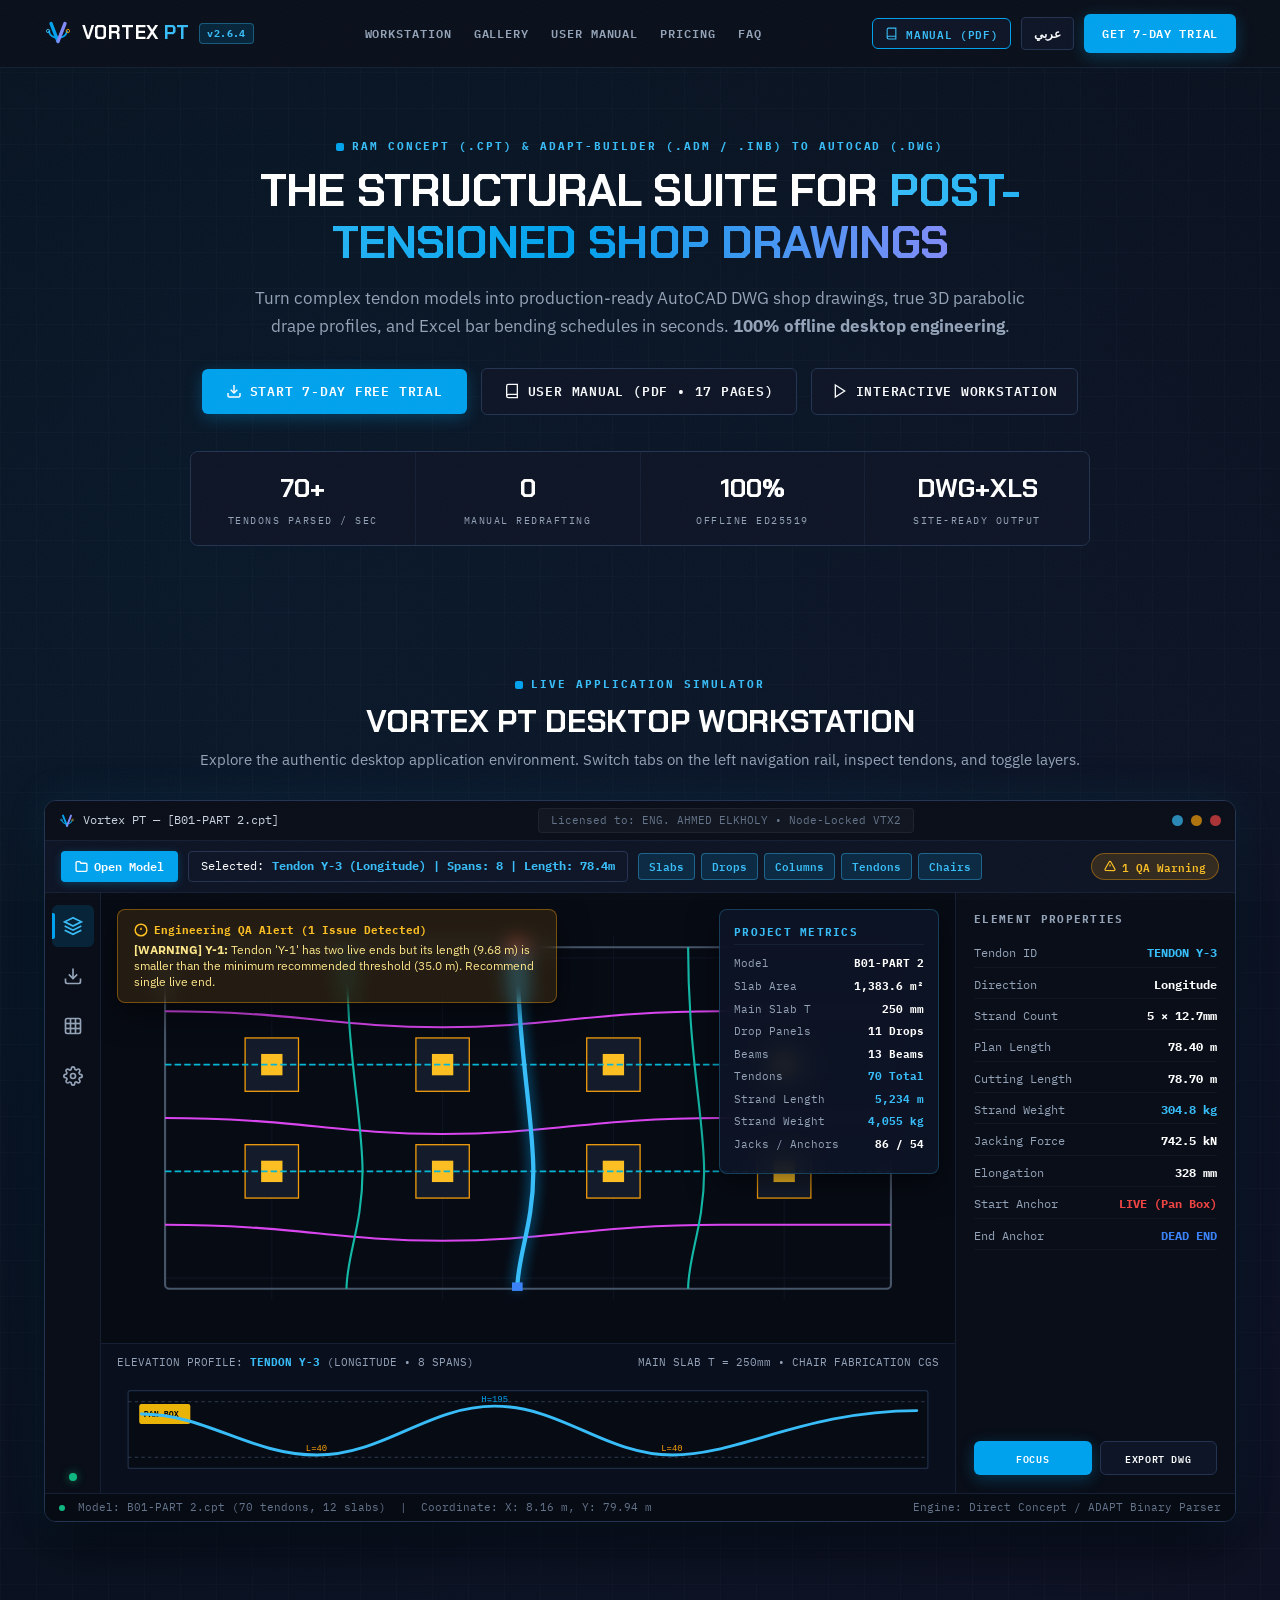
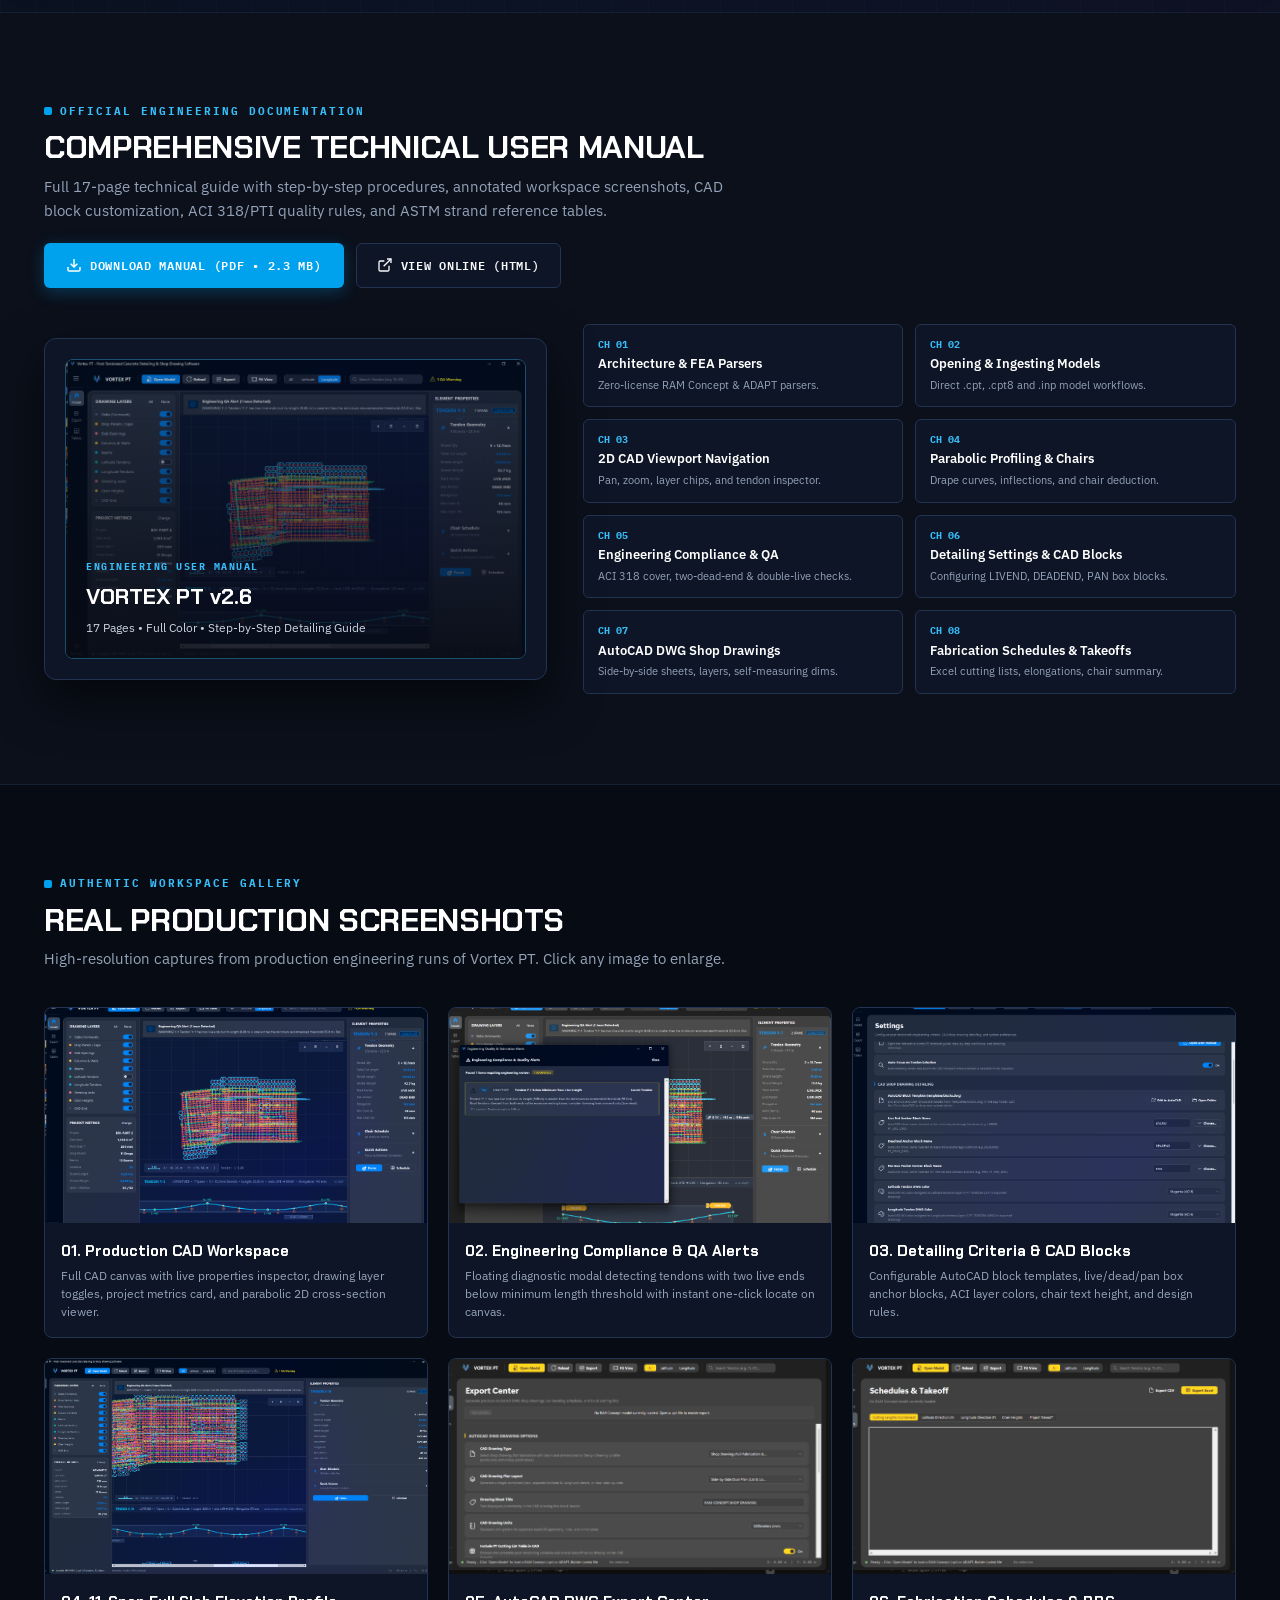
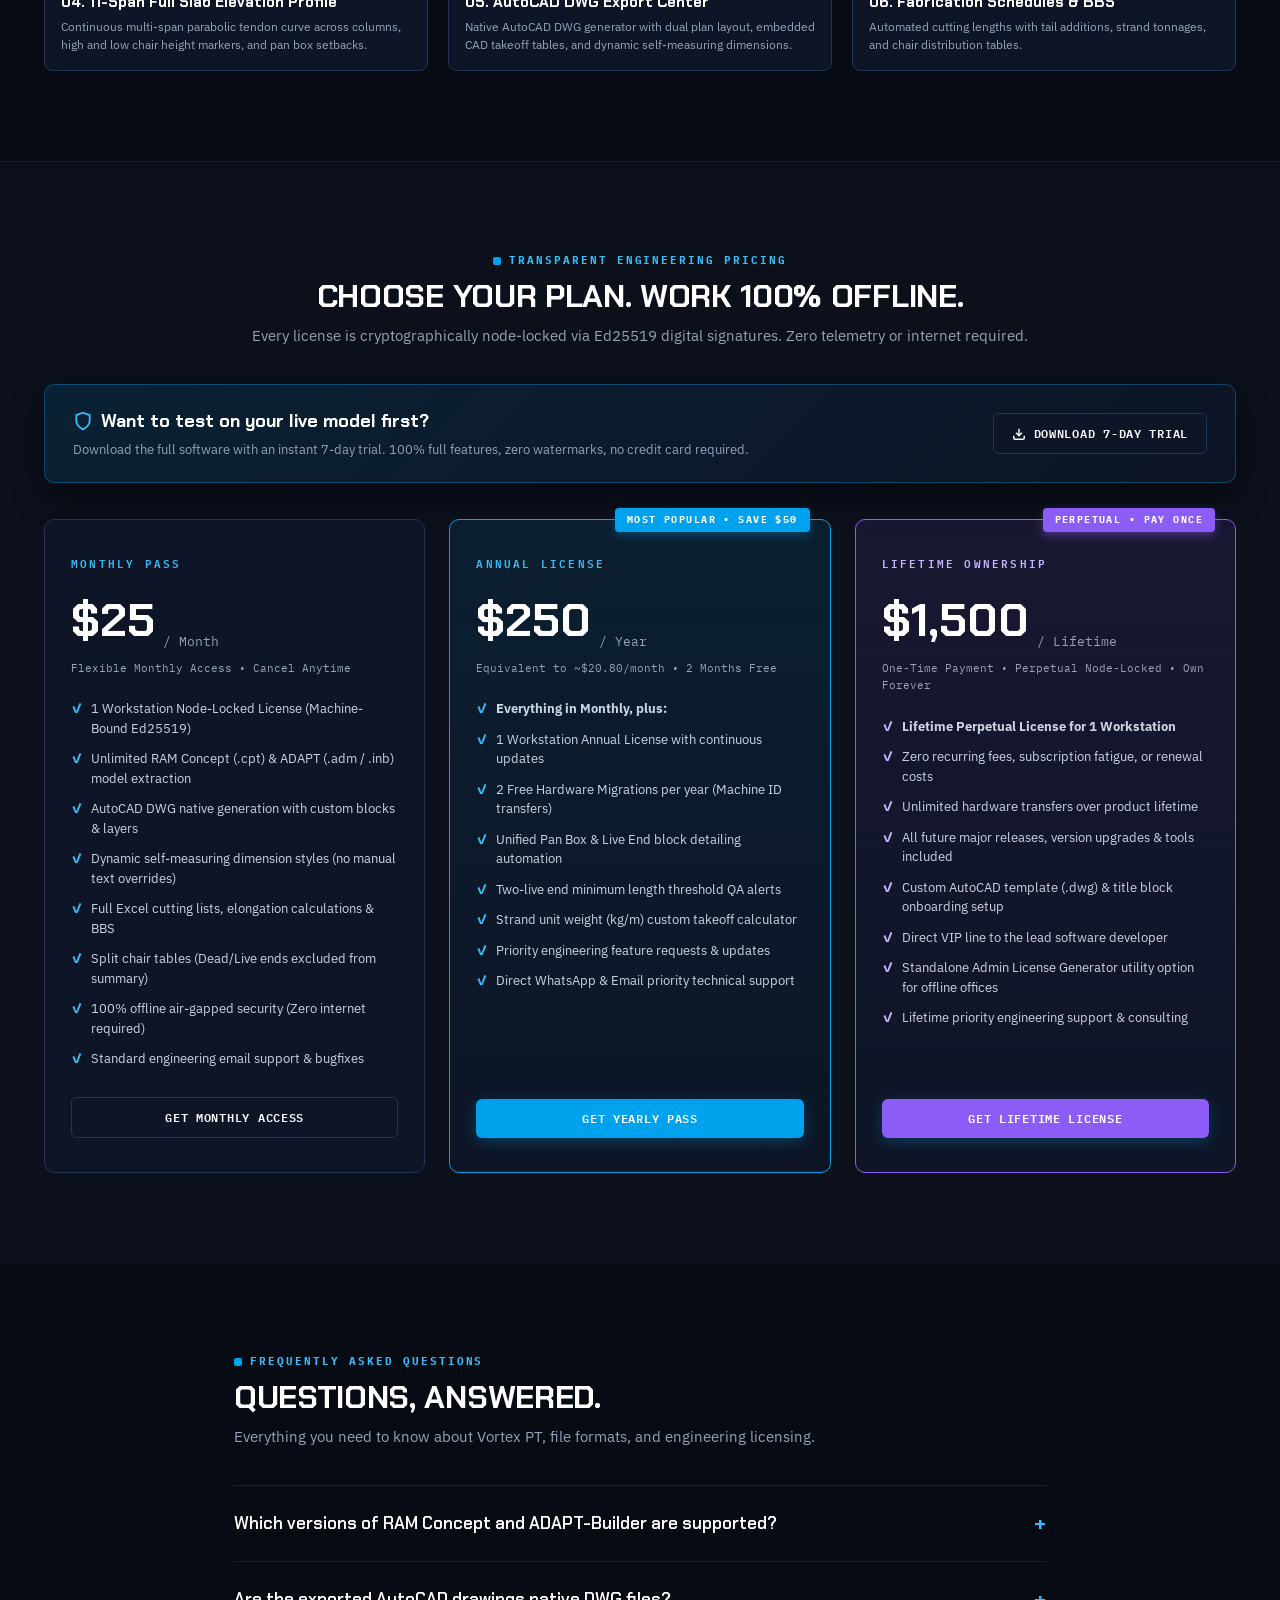
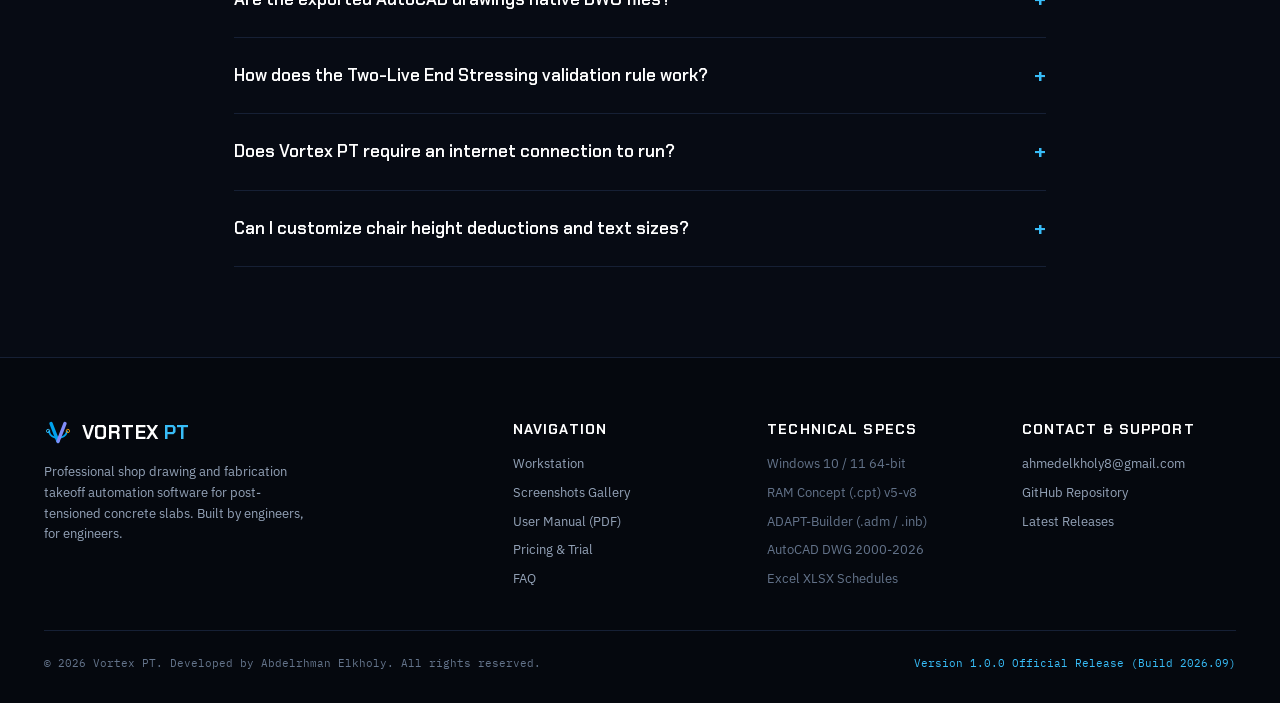
==== index.html @ fc5a44a7 "Vortex PT v1.0.0 Official Release - Website, Documentation & Changelog" ====
<!DOCTYPE html>
<html lang="en">
<head>
<meta charset="UTF-8">
<meta name="viewport" content="width=device-width, initial-scale=1.0">
<title>Vortex PT — Post-Tensioned Concrete CAD & Detailing Suite</title>
<meta name="description" content="Turn Bentley RAM Concept and ADAPT-Builder models into site-ready AutoCAD DWG shop drawings, true 3D parabolic drape profiles, and fabrication schedules. 100% offline. Free 7-day trial.">
<meta name="keywords" content="post-tension, shop drawings, RAM Concept, ADAPT-Builder, DXF export, DWG export, tendon detailing, Vortex PT">
<meta name="author" content="Vortex PT">
<meta name="robots" content="index, follow">
<link rel="icon" type="image/svg+xml" href="data:image/svg+xml,%3Csvg xmlns='http://www.w3.org/2000/svg' viewBox='0 0 26 20'%3E%3Cpath d='M1 4 Q13 22 25 4' stroke='%2300a2ed' stroke-width='2.2' fill='none'/%3E%3Cpath d='M1 4 H25' stroke='%2338bdf8' stroke-width='1'/%3E%3C/svg%3E">
<link rel="preconnect" href="https://fonts.googleapis.com">
<link rel="preconnect" href="https://fonts.gstatic.com" crossorigin>
<link href="https://fonts.googleapis.com/css2?family=Chakra+Petch:wght@500;600;700&family=IBM+Plex+Mono:wght@400;500;600&family=IBM+Plex+Sans:wght@400;500;600;700&family=Cairo:wght@500;600;700&family=IBM+Plex+Sans+Arabic:wght@400;500;600&display=swap" rel="stylesheet">

<style>
/* ============ DESIGN TOKENS (WINDOWS 11 FLUENT DARK MICA) ============ */
:root {
  --bg-desktop: #070b14;
  --bg-app: #0b101b;
  --bg-card: #0e1526;
  --bg-card-hover: #152035;
  --bg-card-active: #1a2742;
  
  --line: #162035;
  --line-strong: #233352;
  --line-focus: #00a2ed;
  
  /* Brand Accents (Exact matches to Vortex PT desktop app) */
  --cyan: #00a2ed;
  --cyan-bright: #38bdf8;
  --cyan-dim: #0284c7;
  --cyan-glow: rgba(0, 162, 237, 0.28);
  
  --amber: #f59e0b;
  --amber-dim: #d97706;
  --amber-glow: rgba(245, 158, 11, 0.25);
  
  --green: #10b981;
  --red: #ef4444;
  --purple: #8b5cf6;
  
  /* CAD Layers */
  --cad-slab: #475569;
  --cad-drop: #f59e0b;
  --cad-opening: #f43f5e;
  --cad-col: #fbbf24;
  --cad-beam: #06b6d4;
  --cad-lat: #d946ef;
  --cad-long: #14b8a6;
  
  /* Typography */
  --txt: #f8fafc;
  --txt-dim: #94a3b8;
  --txt-muted: #64748b;
  --disp: 'Chakra Petch', -apple-system, BlinkMacSystemFont, "Segoe UI", sans-serif;
  --body: 'IBM Plex Sans', -apple-system, BlinkMacSystemFont, "Segoe UI", sans-serif;
  --mono: 'IBM Plex Mono', monospace;
}

html[lang="ar"] body { font-family: 'IBM Plex Sans Arabic', 'IBM Plex Sans', sans-serif; }
html[lang="ar"] .brand, html[lang="ar"] h1, html[lang="ar"] .h2, html[lang="ar"] .kick,
html[lang="ar"] .cell h3, html[lang="ar"] .step h3, html[lang="ar"] .faq-q, html[lang="ar"] .f-col h4,
html[lang="ar"] .plan .price {
  font-family: 'Cairo', 'Chakra Petch', sans-serif;
  letter-spacing: 0 !important;
}

* { margin: 0; padding: 0; box-sizing: border-box; }
html { scroll-padding-top: 72px; scroll-behavior: smooth; }

body {
  background: var(--bg-desktop);
  color: var(--txt);
  font-family: var(--body);
  font-size: 15px;
  line-height: 1.6;
  overflow-x: hidden;
  background-image: 
    radial-gradient(circle at 15% 10%, rgba(0, 162, 237, 0.08) 0%, transparent 40%),
    radial-gradient(circle at 85% 25%, rgba(139, 92, 246, 0.06) 0%, transparent 45%),
    linear-gradient(to right, rgba(255,255,255,0.015) 1px, transparent 1px),
    linear-gradient(to bottom, rgba(255,255,255,0.015) 1px, transparent 1px);
  background-size: 100% 100%, 100% 100%, 36px 36px, 36px 36px;
}

a { color: inherit; text-decoration: none; }
button { font: inherit; cursor: pointer; border: none; background: none; }

/* Subtle Technical Noise */
body::after {
  content: "";
  position: fixed;
  inset: 0;
  z-index: 9999;
  pointer-events: none;
  opacity: .03;
  background-image: url("data:image/svg+xml,%3Csvg xmlns='http://www.w3.org/2000/svg' width='120' height='120'%3E%3Cfilter id='n'%3E%3CfeTurbulence type='fractalNoise' baseFrequency='0.8'/%3E%3C/filter%3E%3Crect width='120' height='120' filter='url(%23n)'/%3E%3C/svg%3E");
}

.wrap { max-width: 1240px; margin: 0 auto; padding: 0 24px; }

/* ============ BUTTONS & BADGES ============ */
.btn {
  display: inline-flex; align-items: center; justify-content: center; gap: 8px;
  font-family: var(--mono); font-size: 12px; font-weight: 600;
  letter-spacing: .06em; text-transform: uppercase; padding: 10px 18px;
  border-radius: 6px; transition: all .2s ease; cursor: pointer;
}
.btn-primary {
  background: var(--cyan); color: #fff;
  box-shadow: 0 4px 16px var(--cyan-glow);
}
.btn-primary:hover {
  background: var(--cyan-bright); transform: translateY(-1px);
  box-shadow: 0 6px 20px rgba(56, 189, 248, 0.4);
}
.btn-subtle {
  background: var(--bg-card); color: var(--txt);
  border: 1px solid var(--line-strong);
}
.btn-subtle:hover {
  background: var(--bg-card-hover); border-color: var(--cyan);
  color: var(--cyan-bright); transform: translateY(-1px);
}
.btn-amber {
  background: var(--amber); color: #070b14; font-weight: 700;
  box-shadow: 0 4px 16px var(--amber-glow);
}
.btn-amber:hover {
  background: #fbb024; transform: translateY(-1px);
}

.kick {
  font-family: var(--mono); font-size: 11px; font-weight: 700;
  letter-spacing: .18em; text-transform: uppercase; color: var(--cyan-bright);
  display: flex; align-items: center; gap: 8px; margin-bottom: 8px;
}
.kick::before {
  content: ""; width: 8px; height: 8px; background: var(--cyan);
  border-radius: 2px; display: inline-block;
}
.h2 {
  font-family: var(--disp); font-size: 32px; font-weight: 700;
  letter-spacing: -0.01em; color: #fff; line-height: 1.2;
}
.sub {
  font-size: 15px; color: var(--txt-dim); margin-top: 8px; line-height: 1.6;
}

/* ============ NAVIGATION BAR ============ */
nav {
  position: sticky; top: 0; z-index: 100;
  background: rgba(11, 16, 27, 0.88); backdrop-filter: blur(12px);
  border-bottom: 1px solid var(--line); height: 68px;
  display: flex; align-items: center;
}
.nav-inner {
  display: flex; align-items: center; justify-content: space-between; width: 100%;
}
.nav-brand {
  display: flex; align-items: center; gap: 10px; font-family: var(--disp);
  font-size: 19px; font-weight: 700; color: #fff; letter-spacing: .02em;
}
.nav-brand svg { width: 28px; height: 28px; flex: none; }
.nav-brand span b { color: var(--cyan-bright); }
.nav-badge {
  font-family: var(--mono); font-size: 9.5px; background: rgba(0, 162, 237, 0.15);
  border: 1px solid rgba(56, 189, 248, 0.35); color: var(--cyan-bright);
  padding: 2px 7px; border-radius: 4px;
}

.nav-links {
  display: flex; align-items: center; gap: 22px;
}
.nav-links a {
  font-family: var(--mono); font-size: 11.5px; font-weight: 600;
  letter-spacing: .08em; text-transform: uppercase; color: var(--txt-dim);
  transition: color .2s;
}
.nav-links a:hover { color: var(--cyan-bright); }

.nav-actions {
  display: flex; align-items: center; gap: 10px;
}
.lang-btn {
  font-family: var(--mono); font-size: 11.5px; font-weight: 600;
  padding: 6px 12px; background: var(--bg-card); border: 1px solid var(--line-strong);
  border-radius: 4px; color: var(--txt); transition: all .2s;
}
.lang-btn:hover { border-color: var(--cyan); color: var(--cyan-bright); }

/* ============ HERO SECTION ============ */
.hero-sec {
  padding: 70px 0 50px 0; position: relative;
}
.hero-header {
  text-align: center; max-width: 900px; margin: 0 auto 40px auto;
}
.hero-header .kick { justify-content: center; }
.hero-header h1 {
  font-family: var(--disp); font-size: 46px; font-weight: 700;
  color: #fff; line-height: 1.15; letter-spacing: -0.02em; margin-bottom: 16px;
}
.hero-header h1 span {
  background: linear-gradient(90deg, #38bdf8 0%, #00a2ed 50%, #818cf8 100%);
  -webkit-background-clip: text; -webkit-text-fill-color: transparent;
}
.hero-header p {
  font-size: 17px; color: var(--txt-dim); line-height: 1.6; max-width: 780px; margin: 0 auto 28px auto;
}
.hero-cta-group {
  display: flex; align-items: center; justify-content: center; gap: 14px; flex-wrap: wrap;
}

.hero-stats-bar {
  display: grid; grid-template-columns: repeat(4, 1fr); gap: 1px;
  background: var(--line); border: 1px solid var(--line-strong);
  border-radius: 8px; overflow: hidden; margin-top: 36px;
}
.hero-stat-cell {
  background: var(--bg-card); padding: 16px 20px; text-align: center;
}
.hero-stat-cell b {
  font-family: var(--disp); font-size: 26px; color: #fff; font-weight: 700; display: block;
}
.hero-stat-cell span {
  font-family: var(--mono); font-size: 10px; color: var(--txt-dim);
  letter-spacing: .15em; text-transform: uppercase; margin-top: 4px; display: block;
}

/* ============ VORTEX PT VIRTUAL WORKSTATION ============ */
.workstation-sec {
  padding: 40px 0 90px 0;
}
.app-frame {
  background: var(--bg-app); border: 1px solid var(--line-strong);
  border-radius: 12px; overflow: hidden;
  box-shadow: 0 25px 60px rgba(0, 0, 0, 0.6), 0 0 40px rgba(0, 162, 237, 0.12);
  display: flex; flex-direction: column;
}

/* Windows 11 Titlebar */
.app-titlebar {
  height: 40px; background: #090e18; border-bottom: 1px solid var(--line);
  display: flex; align-items: center; justify-content: space-between; padding: 0 14px;
}
.titlebar-brand {
  display: flex; align-items: center; gap: 8px; font-family: var(--mono);
  font-size: 11.5px; color: #cbd5e1;
}
.titlebar-brand svg { width: 16px; height: 16px; }
.titlebar-center {
  font-family: var(--mono); font-size: 11px; color: #64748b;
  background: rgba(255,255,255,0.03); border: 1px solid rgba(255,255,255,0.05);
  padding: 3px 12px; border-radius: 4px;
}
.titlebar-ctrls {
  display: flex; align-items: center; gap: 8px;
}
.win-btn { width: 11px; height: 11px; border-radius: 50%; display: inline-block; }
.win-min { background: #38bdf8; opacity: .7; }
.win-max { background: #f59e0b; opacity: .7; }
.win-close { background: #ef4444; opacity: .7; }

/* Top Command Bar */
.app-commandbar {
  background: #0d1424; border-bottom: 1px solid var(--line);
  padding: 10px 16px; display: flex; align-items: center; justify-content: space-between;
  gap: 12px; flex-wrap: wrap;
}
.cmd-left { display: flex; align-items: center; gap: 10px; flex-wrap: wrap; }
.btn-cmd-open {
  background: var(--cyan); color: #fff; font-family: var(--mono);
  font-size: 11.5px; font-weight: 600; padding: 6px 14px; border-radius: 4px;
  display: flex; align-items: center; gap: 6px; box-shadow: 0 2px 8px var(--cyan-glow);
}
.btn-cmd-open:hover { background: var(--cyan-bright); }

.tendon-selector-box {
  background: var(--bg-card); border: 1px solid var(--line-strong);
  color: #fff; font-family: var(--mono); font-size: 11.5px; padding: 5px 12px;
  border-radius: 4px; display: flex; align-items: center; gap: 8px;
}
.tendon-selector-box b { color: var(--cyan-bright); }

.cmd-chips { display: flex; align-items: center; gap: 6px; }
.cmd-chip {
  background: var(--bg-card); border: 1px solid var(--line); color: var(--txt-dim);
  font-family: var(--mono); font-size: 10.5px; padding: 4px 10px; border-radius: 4px;
  transition: all .2s;
}
.cmd-chip.active {
  background: rgba(0, 162, 237, 0.15); border-color: rgba(56, 189, 248, 0.4);
  color: var(--cyan-bright); font-weight: 600;
}

.qa-alert-badge {
  background: rgba(245, 158, 11, 0.16); border: 1px solid rgba(245, 158, 11, 0.4);
  color: #fbbf24; font-family: var(--mono); font-size: 11px; font-weight: 600;
  padding: 4px 12px; border-radius: 999px; display: flex; align-items: center;
  gap: 6px; cursor: pointer; transition: all .2s;
}
.qa-alert-badge:hover { background: rgba(245, 158, 11, 0.28); }

/* Workstation Layout */
.app-body {
  display: grid; grid-template-columns: 56px 1fr; min-height: 600px;
}

/* NavRail */
.app-navrail {
  background: #090e18; border-right: 1px solid var(--line);
  display: flex; flex-direction: column; align-items: center; padding: 12px 0; gap: 8px;
}
.rail-btn {
  width: 42px; height: 42px; border-radius: 6px; display: grid; place-items: center;
  color: var(--txt-dim); transition: all .2s; position: relative;
}
.rail-btn svg { width: 20px; height: 20px; }
.rail-btn:hover { color: #fff; background: var(--bg-card-hover); }
.rail-btn.active {
  color: var(--cyan-bright); background: rgba(0, 162, 237, 0.15);
}
.rail-btn.active::before {
  content: ""; position: absolute; left: 0; top: 8px; bottom: 8px; width: 3px;
  background: var(--cyan); border-radius: 0 2px 2px 0;
}
.rail-spacer { flex: 1; }
.rail-license-dot {
  width: 8px; height: 8px; background: var(--green); border-radius: 50%;
  box-shadow: 0 0 8px rgba(16, 185, 129, 0.6);
}

/* Views Container */
.app-view-stage {
  position: relative; overflow: hidden; background: #070b14;
}
.app-view {
  display: none; height: 100%; width: 100%;
}
.app-view.active { display: block; }

/* VIEW 1: MODEL WORKSPACE */
.model-workspace-grid {
  display: grid; grid-template-columns: 1fr 280px; height: 600px;
}
.cad-canvas-panel {
  position: relative; display: flex; flex-direction: column; overflow: hidden;
}
.cad-svg-area {
  flex: 1; background: #070b14; position: relative; overflow: hidden;
}
.cad-svg {
  width: 100%; height: 100%; display: block;
}

/* Floating Project Metrics HUD */
.hud-metrics-card {
  position: absolute; top: 16px; right: 16px; width: 220px;
  background: rgba(14, 21, 38, 0.90); backdrop-filter: blur(10px);
  border: 1px solid rgba(56, 189, 248, 0.25); border-radius: 8px;
  padding: 14px; box-shadow: 0 10px 30px rgba(0,0,0,0.5);
  font-family: var(--mono); z-index: 10;
}
.hud-title {
  font-size: 10.5px; font-weight: 700; color: var(--cyan-bright);
  letter-spacing: .12em; text-transform: uppercase; margin-bottom: 10px;
  border-bottom: 1px solid var(--line); padding-bottom: 4px;
}
.hud-row {
  display: flex; justify-content: space-between; font-size: 11px; margin-bottom: 5px;
}
.hud-row span { color: var(--txt-dim); }
.hud-row b { color: #fff; }

/* Floating QA Alert Banner */
.hud-qa-banner {
  position: absolute; top: 16px; left: 16px; max-width: 440px;
  background: rgba(245, 158, 11, 0.12); backdrop-filter: blur(10px);
  border: 1px solid rgba(245, 158, 11, 0.4); border-radius: 8px;
  padding: 12px 16px; box-shadow: 0 10px 30px rgba(0,0,0,0.5); z-index: 10;
}
.hud-qa-banner h5 {
  font-family: var(--mono); font-size: 11px; font-weight: 700; color: #fbbf24;
  margin-bottom: 3px; display: flex; align-items: center; gap: 6px;
}
.hud-qa-banner p {
  font-size: 11.5px; color: #fde68a; line-height: 1.4; margin: 0;
}

/* Bottom Profile Viewer */
.cad-profile-dock {
  height: 150px; background: #0a0f1d; border-top: 1px solid var(--line);
  display: flex; flex-direction: column; padding: 10px 16px;
}
.dock-header {
  display: flex; justify-content: space-between; align-items: center;
  font-family: var(--mono); font-size: 10.5px; color: var(--txt-dim);
  margin-bottom: 6px;
}
.dock-header b { color: var(--cyan-bright); }
.dock-svg-wrap {
  flex: 1; position: relative;
}

/* Model Right Inspector */
.model-inspector {
  background: #090e18; border-left: 1px solid var(--line);
  padding: 18px; display: flex; flex-direction: column; gap: 16px;
}
.insp-title {
  font-family: var(--mono); font-size: 11px; font-weight: 700;
  letter-spacing: .12em; color: var(--txt-dim); text-transform: uppercase;
}
.insp-prop-list {
  display: flex; flex-direction: column; gap: 8px; font-family: var(--mono); font-size: 11.5px;
}
.insp-row {
  display: flex; justify-content: space-between; border-bottom: 1px solid rgba(255,255,255,0.03);
  padding-bottom: 4px;
}
.insp-row span { color: var(--txt-dim); }
.insp-row b { color: #fff; }

/* VIEW 2: EXPORT CENTER */
.export-view-wrap {
  padding: 30px; height: 600px; overflow-y: auto;
}
.export-view-wrap h3 {
  font-family: var(--disp); font-size: 22px; color: #fff; margin-bottom: 4px;
}
.export-card-grid {
  display: flex; flex-direction: column; gap: 12px; margin-top: 20px;
}
.exp-card {
  background: var(--bg-card); border: 1px solid var(--line-strong); border-radius: 8px;
  padding: 16px 20px; display: flex; justify-content: space-between; align-items: center;
}
.exp-card h4 { font-family: var(--disp); font-size: 15px; color: #fff; margin-bottom: 3px; }
.exp-card p { font-size: 12.5px; color: var(--txt-dim); }
.exp-ctrl select {
  background: #090e18; border: 1px solid var(--line-strong); color: #fff;
  font-family: var(--mono); font-size: 12px; padding: 6px 12px; border-radius: 4px;
}

/* VIEW 3: SCHEDULES & TABLES */
.sched-view-wrap {
  padding: 24px; height: 600px; display: flex; flex-direction: column;
}
.sched-pills {
  display: flex; gap: 10px; margin-bottom: 16px;
}
.sched-pill {
  font-family: var(--mono); font-size: 11.5px; padding: 6px 14px;
  background: var(--bg-card); border: 1px solid var(--line-strong);
  border-radius: 4px; color: var(--txt-dim); transition: all .2s;
}
.sched-pill.active {
  background: var(--cyan); color: #fff; border-color: var(--cyan);
}
.sched-table-container {
  flex: 1; background: var(--bg-card); border: 1px solid var(--line-strong);
  border-radius: 8px; overflow: auto;
}
.sched-table {
  width: 100%; border-collapse: collapse; font-family: var(--mono); font-size: 11.5px;
}
.sched-table th {
  background: #090e18; color: var(--cyan-bright); padding: 10px 14px;
  text-align: left; border-bottom: 1px solid var(--line-strong);
}
.sched-table td {
  padding: 9px 14px; border-bottom: 1px solid var(--line); color: #e2e8f0;
}
.sched-table tr:hover td { background: rgba(0, 162, 237, 0.04); }

/* VIEW 4: SETTINGS VIEW */
.settings-view-wrap {
  padding: 24px 30px; height: 600px; overflow-y: auto; display: flex; flex-direction: column; gap: 12px;
}
.settings-view-wrap h3 {
  font-family: var(--disp); font-size: 22px; color: #fff;
}
.set-card {
  background: var(--bg-card); border: 1px solid var(--line-strong); border-radius: 8px;
  padding: 16px 20px; display: flex; justify-content: space-between; align-items: center;
}
.set-card h4 { font-family: var(--disp); font-size: 15px; color: #fff; margin-bottom: 3px; }
.set-card p { font-size: 12.5px; color: var(--txt-dim); max-width: 520px; }
.set-input {
  background: #090e18; border: 1px solid var(--line-strong); color: var(--cyan-bright);
  font-family: var(--mono); font-size: 11.5px; padding: 6px 12px; border-radius: 4px; text-align: center;
}

/* App Statusbar */
.app-statusbar {
  height: 28px; background: #070b14; border-top: 1px solid var(--line);
  display: flex; align-items: center; justify-content: space-between; padding: 0 14px;
  font-family: var(--mono); font-size: 10.5px; color: var(--txt-muted);
}
.stat-indicator {
  width: 6px; height: 6px; background: var(--green); border-radius: 50%; display: inline-block;
  margin-right: 6px;
}

/* ============ USER MANUAL SHOWCASE SECTION ============ */
.manual-sec {
  padding: 90px 0; background: var(--bg-app); border-top: 1px solid var(--line); border-bottom: 1px solid var(--line);
}
.manual-grid {
  display: grid; grid-template-columns: 1fr 1.3fr; gap: 36px; align-items: center; margin-top: 36px;
}
.manual-cover-card {
  background: var(--bg-card); border: 1px solid var(--line-strong); border-radius: 12px;
  padding: 20px; box-shadow: 0 20px 50px rgba(0,0,0,0.6); position: relative;
}
.manual-cover-img {
  border-radius: 8px; overflow: hidden; border: 1px solid rgba(56, 189, 248, 0.35); position: relative;
}
.manual-cover-img img { width: 100%; height: auto; display: block; }
.manual-cover-overlay {
  position: absolute; inset: 0; background: linear-gradient(180deg, rgba(7,11,20,0.2) 0%, rgba(7,11,20,0.9) 100%);
  display: flex; flex-direction: column; justify-content: flex-end; padding: 20px;
}

.ch-list-grid {
  display: grid; grid-template-columns: 1fr 1fr; gap: 12px;
}
.ch-card {
  background: var(--bg-card); border: 1px solid var(--line-strong); border-radius: 6px;
  padding: 12px 14px; transition: border-color .2s;
}
.ch-card:hover { border-color: var(--cyan); }
.ch-num { font-family: var(--mono); font-size: 9.5px; font-weight: 700; color: var(--cyan-bright); }
.ch-title { font-size: 13px; font-weight: 600; color: #fff; margin-top: 2px; }
.ch-desc { font-size: 11px; color: var(--txt-dim); margin-top: 2px; }

/* ============ AUTHENTIC SCREENSHOTS GALLERY ============ */
.gal-sec { padding: 90px 0; background: var(--bg-desktop); }
.gal-grid {
  display: grid; grid-template-columns: repeat(3, 1fr); gap: 20px; margin-top: 36px;
}
.gal-card {
  background: var(--bg-card); border: 1px solid var(--line-strong); border-radius: 8px;
  overflow: hidden; transition: all .3s ease; cursor: pointer;
}
.gal-card:hover {
  transform: translateY(-5px); border-color: var(--cyan);
  box-shadow: 0 15px 35px rgba(0, 162, 237, 0.16);
}
.gal-thumb { aspect-ratio: 16/9; background: #000; overflow: hidden; }
.gal-thumb img { width: 100%; height: 100%; object-fit: cover; transition: transform .4s; }
.gal-card:hover .gal-thumb img { transform: scale(1.04); }
.gal-info { padding: 16px; }
.gal-info h4 { font-family: var(--disp); font-size: 15px; color: #fff; margin-bottom: 4px; }
.gal-info p { font-size: 12px; color: var(--txt-dim); line-height: 1.5; }

/* ============ PRICING SECTION ============ */
.price-sec { padding: 90px 0; background: var(--bg-app); border-top: 1px solid var(--line); }
.price-trial-banner {
  background: linear-gradient(135deg, rgba(0, 162, 237, 0.12) 0%, rgba(14, 21, 38, 0.95) 100%);
  border: 1px solid rgba(0, 162, 237, 0.35); border-radius: 10px; padding: 22px 28px;
  display: flex; align-items: center; justify-content: space-between; gap: 20px; flex-wrap: wrap;
  margin-top: 36px; box-shadow: 0 12px 30px rgba(0,0,0,0.5);
}
.price-plans-grid {
  display: grid; grid-template-columns: repeat(3, 1fr); gap: 24px; margin-top: 36px;
}
.plan-card {
  background: var(--bg-card); border: 1px solid var(--line-strong); border-radius: 10px;
  padding: 34px 26px; display: flex; flex-direction: column; position: relative;
  transition: all .3s;
}
.plan-card:hover {
  transform: translateY(-6px); border-color: var(--cyan);
  box-shadow: 0 20px 45px rgba(0, 162, 237, 0.16);
}
.plan-card.hot {
  border-color: var(--cyan);
  background: linear-gradient(180deg, rgba(0, 162, 237, 0.10) 0%, rgba(14, 21, 38, 0.95) 100%);
}
.plan-card.perpetual {
  border-color: var(--purple);
  background: linear-gradient(180deg, rgba(139, 92, 246, 0.10) 0%, rgba(14, 21, 38, 0.95) 100%);
}
.plan-badge {
  position: absolute; top: -12px; right: 20px; font-family: var(--mono);
  font-size: 9.5px; font-weight: 700; letter-spacing: .15em; padding: 4px 12px;
  border-radius: 4px; color: #fff;
}
.badge-cyan { background: var(--cyan); box-shadow: 0 4px 10px var(--cyan-glow); }
.badge-purple { background: var(--purple); box-shadow: 0 4px 10px rgba(139, 92, 246, 0.4); }

.plan-tag {
  font-family: var(--mono); font-size: 11px; letter-spacing: .2em; color: var(--cyan-bright);
  font-weight: 600; text-transform: uppercase;
}
.plan-card.perpetual .plan-tag { color: #c4b5fd; }
.plan-price {
  font-family: var(--disp); font-size: 46px; font-weight: 700; color: #fff; margin: 12px 0 2px;
}
.plan-price sub { font-size: 13px; font-weight: 400; color: var(--txt-dim); font-family: var(--mono); }
.plan-term { font-family: var(--mono); font-size: 11px; color: var(--txt-dim); margin-bottom: 22px; }
.plan-features {
  list-style: none; display: flex; flex-direction: column; gap: 11px; margin-bottom: 28px; flex: 1;
  font-size: 13px; color: #cbd5e1;
}
.plan-features li { display: flex; align-items: flex-start; gap: 8px; line-height: 1.5; }
.plan-features li::before { content: "✓"; color: var(--cyan-bright); font-weight: 800; font-size: 13px; }
.plan-card.perpetual .plan-features li::before { color: #c4b5fd; }

/* ============ FAQ ACCORDION ============ */
.faq-sec { padding: 90px 0; background: var(--bg-desktop); }
.faq-list { margin-top: 36px; border-top: 1px solid var(--line); }
.faq-item { border-bottom: 1px solid var(--line); }
.faq-btn {
  width: 100%; padding: 20px 0; display: flex; justify-content: space-between; align-items: center;
  color: #fff; font-family: var(--disp); font-size: 17px; font-weight: 600; text-align: left;
}
.faq-btn::after { content: "+"; font-size: 22px; color: var(--cyan-bright); transition: transform .25s; }
.faq-item.open .faq-btn::after { transform: rotate(45deg); color: var(--amber); }
.faq-ans {
  max-height: 0; overflow: hidden; transition: max-height .35s ease;
  color: var(--txt-dim); font-size: 14px; line-height: 1.7; padding-bottom: 0;
}
.faq-item.open .faq-ans { max-height: 240px; padding-bottom: 18px; }

/* ============ FOOTER ============ */
footer {
  background: #05080e; border-top: 1px solid var(--line); padding: 60px 0 30px;
  font-size: 13px; color: var(--txt-muted);
}
.f-grid { display: grid; grid-template-columns: 2fr 1fr 1fr 1fr; gap: 40px; margin-bottom: 40px; }
.f-col h4 {
  font-family: var(--disp); font-size: 14px; color: #fff; text-transform: uppercase;
  margin-bottom: 14px; letter-spacing: .08em;
}
.f-col ul { list-style: none; display: flex; flex-direction: column; gap: 8px; }
.f-col a { color: var(--txt-dim); transition: color .2s; }
.f-col a:hover { color: var(--cyan-bright); }
.f-bottom {
  border-top: 1px solid var(--line); padding-top: 24px; display: flex;
  justify-content: space-between; font-family: var(--mono); font-size: 11px;
}

/* Lightbox Modal */
.lightbox {
  position: fixed; inset: 0; background: rgba(0,0,0,0.9); backdrop-filter: blur(8px);
  z-index: 200; display: none; align-items: center; justify-content: center; padding: 24px;
}
.lightbox.active { display: flex; }
.lightbox-content { max-width: 90vw; max-height: 90vh; display: flex; flex-direction: column; gap: 10px; }
.lightbox-content img { max-height: 80vh; object-fit: contain; border-radius: 6px; border: 1px solid var(--line-strong); }
.lightbox-caption { font-family: var(--mono); font-size: 13px; color: var(--cyan-bright); text-align: center; }
.lightbox-close { position: absolute; top: 20px; right: 24px; color: #fff; font-size: 32px; cursor: pointer; }

/* RTL Support */
[dir="rtl"] nav .nav-inner { flex-direction: row-reverse; }
[dir="rtl"] .kick::before { order: 2; }
[dir="rtl"] .app-body { grid-template-columns: 1fr 56px; direction: rtl; }
[dir="rtl"] .model-workspace-grid { grid-template-columns: 280px 1fr; }
[dir="rtl"] .hud-metrics-card { right: auto; left: 16px; }
[dir="rtl"] .hud-qa-banner { left: auto; right: 16px; }
[dir="rtl"] .faq-btn { text-align: right; }
[dir="rtl"] .f-grid { direction: rtl; }
</style>
</head>
<body>

<!-- ============ NAVIGATION BAR ============ -->
<nav>
  <div class="wrap nav-inner">
    <a href="#" class="nav-brand">
      <svg viewBox="0 0 500 500" fill="none">
        <path d="M 86,220 C 130,375 370,375 414,220" stroke="#00a2ed" stroke-width="32" stroke-linecap="round"/>
        <circle cx="74" cy="214" r="30" stroke="#38bdf8" stroke-width="16"/>
        <circle cx="426" cy="214" r="30" stroke="#f59e0b" stroke-width="16"/>
        <line x1="125" y1="80" x2="250" y2="400" stroke="#00a2ed" stroke-width="60" stroke-linecap="round"/>
        <line x1="375" y1="80" x2="250" y2="400" stroke="#818cf8" stroke-width="60" stroke-linecap="round"/>
      </svg>
      <span>VORTEX <b>PT</b></span>
      <span class="nav-badge">v2.6.4</span>
    </a>

    <div class="nav-links">
      <a href="#workstation" data-i18n="nav_workstation">WORKSTATION</a>
      <a href="#gallery" data-i18n="nav_gallery">GALLERY</a>
      <a href="#manual" data-i18n="nav_manual">USER MANUAL</a>
      <a href="#pricing" data-i18n="nav_pricing">PRICING</a>
      <a href="#faq" data-i18n="nav_faq">FAQ</a>
    </div>

    <div class="nav-actions">
      <a href="Vortex_PT_User_Manual.pdf" download="Vortex_PT_User_Manual.pdf" class="btn btn-subtle" style="font-size:11px; padding:6px 12px; border-color:var(--cyan); color:var(--cyan-bright);">
        <svg width="13" height="13" viewBox="0 0 24 24" fill="none" stroke="currentColor" stroke-width="2"><path d="M4 19.5A2.5 2.5 0 0 1 6.5 17H20"/><path d="M6.5 2H20v20H6.5A2.5 2.5 0 0 1 4 19.5v-15A2.5 2.5 0 0 1 6.5 2z"/></svg>
        <span data-i18n="nav_manual_btn">MANUAL (PDF)</span>
      </a>
      <button class="lang-btn" id="langToggle">عربي</button>
      <a href="#pricing" class="btn btn-primary" data-i18n="nav_trial">
        <span>GET 7-DAY TRIAL</span>
      </a>
    </div>
  </div>
</nav>

<!-- ============ HERO SECTION ============ -->
<header class="hero-sec">
  <div class="wrap">
    <div class="hero-header">
      <div class="kick" data-i18n="hero_kicker">RAM CONCEPT (.CPT) & ADAPT-BUILDER (.ADM / .INB) TO AUTOCAD (.DWG)</div>
      <h1 data-i18n="hero_title">THE STRUCTURAL SUITE FOR <span>POST-TENSIONED SHOP DRAWINGS</span></h1>
      <p data-i18n="hero_lead">
        Turn complex tendon models into production-ready AutoCAD DWG shop drawings, true 3D parabolic drape profiles, and Excel bar bending schedules in seconds. <strong>100% offline desktop engineering</strong>.
      </p>
      <div class="hero-cta-group">
        <a href="#pricing" class="btn btn-primary" style="padding:12px 24px; font-size:13px;" data-i18n="hero_cta_trial">
          <svg width="16" height="16" viewBox="0 0 24 24" fill="none" stroke="currentColor" stroke-width="2.2"><path d="M21 15v4a2 2 0 0 1-2 2H5a2 2 0 0 1-2-2v-4"/><polyline points="7 10 12 15 17 10"/><line x1="12" y1="15" x2="12" y2="3"/></svg>
          <span>START 7-DAY FREE TRIAL</span>
        </a>
        <a href="Vortex_PT_User_Manual.pdf" download="Vortex_PT_User_Manual.pdf" class="btn btn-subtle" style="padding:12px 22px; font-size:13px;" data-i18n="hero_cta_manual">
          <svg width="16" height="16" viewBox="0 0 24 24" fill="none" stroke="currentColor" stroke-width="2"><path d="M4 19.5A2.5 2.5 0 0 1 6.5 17H20"/><path d="M6.5 2H20v20H6.5A2.5 2.5 0 0 1 4 19.5v-15A2.5 2.5 0 0 1 6.5 2z"/></svg>
          <span>USER MANUAL (PDF • 17 PAGES)</span>
        </a>
        <a href="#workstation" class="btn btn-subtle" style="padding:12px 20px; font-size:13px;" data-i18n="hero_cta_sim">
          <svg width="16" height="16" viewBox="0 0 24 24" fill="none" stroke="currentColor" stroke-width="2"><polygon points="5 3 19 12 5 21 5 3"/></svg>
          <span>INTERACTIVE WORKSTATION</span>
        </a>
      </div>

      <div class="hero-stats-bar">
        <div class="hero-stat-cell">
          <b>70+</b>
          <span data-i18n="stat1_label">TENDONS PARSED / SEC</span>
        </div>
        <div class="hero-stat-cell">
          <b>0</b>
          <span data-i18n="stat2_label">MANUAL REDRAFTING</span>
        </div>
        <div class="hero-stat-cell">
          <b>100%</b>
          <span data-i18n="stat3_label">OFFLINE ED25519</span>
        </div>
        <div class="hero-stat-cell">
          <b>DWG+XLS</b>
          <span data-i18n="stat4_label">SITE-READY OUTPUT</span>
        </div>
      </div>
    </div>
  </div>
</header>

<!-- ============ VORTEX PT VIRTUAL WORKSTATION (INTERACTIVE SIMULATOR) ============ -->
<section class="workstation-sec" id="workstation">
  <div class="wrap">
    <div style="text-align:center; margin-bottom:28px;">
      <div class="kick" style="justify-content:center;" data-i18n="sim_kicker">LIVE APPLICATION SIMULATOR</div>
      <h2 class="h2" data-i18n="sim_title">VORTEX PT DESKTOP WORKSTATION</h2>
      <p class="sub" data-i18n="sim_sub">Explore the authentic desktop application environment. Switch tabs on the left navigation rail, inspect tendons, and toggle layers.</p>
    </div>

    <div class="app-frame">
      <!-- Windows 11 Fluent Titlebar -->
      <div class="app-titlebar">
        <div class="titlebar-brand">
          <svg viewBox="0 0 500 500" fill="none">
            <path d="M 86,220 C 130,375 370,375 414,220" stroke="#00a2ed" stroke-width="32" stroke-linecap="round"/>
            <circle cx="74" cy="214" r="30" stroke="#38bdf8" stroke-width="16"/>
            <circle cx="426" cy="214" r="30" stroke="#f59e0b" stroke-width="16"/>
            <line x1="125" y1="80" x2="250" y2="400" stroke="#00a2ed" stroke-width="60" stroke-linecap="round"/>
            <line x1="375" y1="80" x2="250" y2="400" stroke="#818cf8" stroke-width="60" stroke-linecap="round"/>
          </svg>
          <span>Vortex PT — [B01-PART 2.cpt]</span>
        </div>
        <div class="titlebar-center">Licensed to: ENG. AHMED ELKHOLY • Node-Locked VTX2</div>
        <div class="titlebar-ctrls">
          <span class="win-btn win-min"></span>
          <span class="win-btn win-max"></span>
          <span class="win-btn win-close"></span>
        </div>
      </div>

      <!-- Top Command Bar -->
      <div class="app-commandbar">
        <div class="cmd-left">
          <button class="btn-cmd-open" id="simOpenBtn">
            <svg width="13" height="13" viewBox="0 0 24 24" fill="none" stroke="currentColor" stroke-width="2.5"><path d="M22 19a2 2 0 0 1-2 2H4a2 2 0 0 1-2-2V5a2 2 0 0 1 2-2h5l2 3h9a2 2 0 0 1 2 2z"/></svg>
            <span>Open Model</span>
          </button>
          <div class="tendon-selector-box">
            <span>Selected:</span>
            <b id="simSelectedTendonLabel">Tendon Y-3 (Longitude) | Spans: 8 | Length: 78.4m</b>
          </div>
          <div class="cmd-chips">
            <span class="cmd-chip active" data-chip="slabs">Slabs</span>
            <span class="cmd-chip active" data-chip="drops">Drops</span>
            <span class="cmd-chip active" data-chip="cols">Columns</span>
            <span class="cmd-chip active" data-chip="tendons">Tendons</span>
            <span class="cmd-chip active" data-chip="chairs">Chairs</span>
          </div>
        </div>
        <div>
          <div class="qa-alert-badge" id="simQaBadge">
            <svg width="12" height="12" viewBox="0 0 24 24" fill="none" stroke="currentColor" stroke-width="2.5"><path d="m21.73 18-8-14a2 2 0 0 0-3.48 0l-8 14A2 2 0 0 0 4 21h16a2 2 0 0 0 1.73-3Z"/><line x1="12" y1="9" x2="12" y2="13"/><line x1="12" y1="17" x2="12.01" y2="17"/></svg>
            <span>1 QA Warning</span>
          </div>
        </div>
      </div>

      <!-- App Body (NavRail + View Stage) -->
      <div class="app-body">
        <div class="app-navrail">
          <button class="rail-btn active" data-tab="model" title="2D CAD Model Workspace">
            <svg viewBox="0 0 24 24" fill="none" stroke="currentColor" stroke-width="2"><polygon points="12 2 2 7 12 12 22 7 12 2"/><polyline points="2 17 12 22 22 17"/><polyline points="2 12 12 17 22 12"/></svg>
          </button>
          <button class="rail-btn" data-tab="export" title="AutoCAD DWG Export">
            <svg viewBox="0 0 24 24" fill="none" stroke="currentColor" stroke-width="2"><path d="M21 15v4a2 2 0 0 1-2 2H5a2 2 0 0 1-2-2v-4"/><polyline points="7 10 12 15 17 10"/><line x1="12" y1="15" x2="12" y2="3"/></svg>
          </button>
          <button class="rail-btn" data-tab="schedules" title="Fabrication Schedules">
            <svg viewBox="0 0 24 24" fill="none" stroke="currentColor" stroke-width="2"><rect x="3" y="3" width="18" height="18" rx="2"/><line x1="3" y1="9" x2="21" y2="9"/><line x1="3" y1="15" x2="21" y2="15"/><line x1="9" y1="3" x2="9" y2="21"/><line x1="15" y1="3" x2="15" y2="21"/></svg>
          </button>
          <button class="rail-btn" data-tab="settings" title="Detailing Settings">
            <svg viewBox="0 0 24 24" fill="none" stroke="currentColor" stroke-width="2"><circle cx="12" cy="12" r="3"/><path d="M19.4 15a1.65 1.65 0 0 0 .33 1.82l.06.06a2 2 0 0 1 0 2.83 2 2 0 0 1-2.83 0l-.06-.06a1.65 1.65 0 0 0-1.82-.33 1.65 1.65 0 0 0-1 1.51V21a2 2 0 0 1-2 2 2 2 0 0 1-2-2v-.09A1.65 1.65 0 0 0 9 19.4a1.65 1.65 0 0 0-1.82.33l-.06.06a2 2 0 0 1-2.83 0 2 2 0 0 1 0-2.83l.06-.06a1.65 1.65 0 0 0 .33-1.82 1.65 1.65 0 0 0-1.51-1H3a2 2 0 0 1-2-2 2 2 0 0 1 2-2h.09A1.65 1.65 0 0 0 4.6 9a1.65 1.65 0 0 0-.33-1.82l-.06-.06a2 2 0 0 1 0-2.83 2 2 0 0 1 2.83 0l.06.06a1.65 1.65 0 0 0 1.82.33H9a1.65 1.65 0 0 0 1-1.51V3a2 2 0 0 1 2-2 2 2 0 0 1 2 2v.09a1.65 1.65 0 0 0 1 1.51 1.65 1.65 0 0 0 1.82-.33l.06-.06a2 2 0 0 1 2.83 0 2 2 0 0 1 0 2.83l-.06.06a1.65 1.65 0 0 0-.33 1.82V9a1.65 1.65 0 0 0 1.51 1H21a2 2 0 0 1 2 2 2 2 0 0 1-2 2h-.09a1.65 1.65 0 0 0-1.51 1z"/></svg>
          </button>
          <div class="rail-spacer"></div>
          <div class="rail-license-dot" title="License: Active (Permanent)"></div>
        </div>

        <div class="app-view-stage">
          <!-- VIEW 1: MODEL WORKSPACE -->
          <div class="app-view active" id="view-model">
            <div class="model-workspace-grid">
              <div class="cad-canvas-panel">
                <div class="cad-svg-area">
                  <!-- Floating Project Metrics Card (Matches real app) -->
                  <div class="hud-metrics-card">
                    <div class="hud-title">PROJECT METRICS</div>
                    <div class="hud-row"><span>Model</span><b>B01-PART 2</b></div>
                    <div class="hud-row"><span>Slab Area</span><b>1,383.6 m²</b></div>
                    <div class="hud-row"><span>Main Slab T</span><b>250 mm</b></div>
                    <div class="hud-row"><span>Drop Panels</span><b>11 Drops</b></div>
                    <div class="hud-row"><span>Beams</span><b>13 Beams</b></div>
                    <div class="hud-row"><span>Tendons</span><b style="color:var(--cyan-bright);">70 Total</b></div>
                    <div class="hud-row"><span>Strand Length</span><b style="color:var(--cyan-bright);">5,234 m</b></div>
                    <div class="hud-row"><span>Strand Weight</span><b style="color:var(--cyan-bright);">4,055 kg</b></div>
                    <div class="hud-row"><span>Jacks / Anchors</span><b>86 / 54</b></div>
                  </div>

                  <!-- Floating QA Alert (Matches real app) -->
                  <div class="hud-qa-banner" id="simQaBanner">
                    <h5>
                      <svg width="14" height="14" viewBox="0 0 24 24" fill="none" stroke="#fbbf24" stroke-width="2.5"><circle cx="12" cy="12" r="10"/><line x1="12" y1="8" x2="12" y2="12"/><line x1="12" y1="16" x2="12.01" y2="16"/></svg>
                      <span>Engineering QA Alert (1 Issue Detected)</span>
                    </h5>
                    <p><strong>[WARNING] Y-1:</strong> Tendon 'Y-1' has two live ends but its length (9.68 m) is smaller than the minimum recommended threshold (35.0 m). Recommend single live end.</p>
                  </div>

                  <!-- 2D CAD Vector Canvas -->
                  <svg viewBox="0 0 800 420" class="cad-svg">
                    <g id="v-grid" opacity="0.3">
                      <line x1="60" y1="60" x2="740" y2="60" stroke="#1e2b45" stroke-width="1"/>
                      <line x1="60" y1="160" x2="740" y2="160" stroke="#1e2b45" stroke-width="1"/>
                      <line x1="60" y1="260" x2="740" y2="260" stroke="#1e2b45" stroke-width="1"/>
                      <line x1="60" y1="360" x2="740" y2="360" stroke="#1e2b45" stroke-width="1"/>
                      <line x1="160" y1="40" x2="160" y2="380" stroke="#1e2b45" stroke-width="1"/>
                      <line x1="320" y1="40" x2="320" y2="380" stroke="#1e2b45" stroke-width="1"/>
                      <line x1="480" y1="40" x2="480" y2="380" stroke="#1e2b45" stroke-width="1"/>
                      <line x1="640" y1="40" x2="640" y2="380" stroke="#1e2b45" stroke-width="1"/>
                    </g>
                    <!-- Slab Perimeter -->
                    <rect x="60" y="50" width="680" height="320" rx="4" fill="none" stroke="#475569" stroke-width="2"/>
                    <!-- Drop Panels -->
                    <g id="v-drops">
                      <rect x="135" y="135" width="50" height="50" fill="#141c2c" stroke="#f59e0b" stroke-width="1.2"/>
                      <rect x="295" y="135" width="50" height="50" fill="#141c2c" stroke="#f59e0b" stroke-width="1.2"/>
                      <rect x="455" y="135" width="50" height="50" fill="#141c2c" stroke="#f59e0b" stroke-width="1.2"/>
                      <rect x="615" y="135" width="50" height="50" fill="#141c2c" stroke="#f59e0b" stroke-width="1.2"/>
                      <rect x="135" y="235" width="50" height="50" fill="#141c2c" stroke="#f59e0b" stroke-width="1.2"/>
                      <rect x="295" y="235" width="50" height="50" fill="#141c2c" stroke="#f59e0b" stroke-width="1.2"/>
                      <rect x="455" y="235" width="50" height="50" fill="#141c2c" stroke="#f59e0b" stroke-width="1.2"/>
                      <rect x="615" y="235" width="50" height="50" fill="#141c2c" stroke="#f59e0b" stroke-width="1.2"/>
                    </g>
                    <!-- Columns -->
                    <g id="v-cols">
                      <rect x="150" y="150" width="20" height="20" fill="#fbbf24"/>
                      <rect x="310" y="150" width="20" height="20" fill="#fbbf24"/>
                      <rect x="470" y="150" width="20" height="20" fill="#fbbf24"/>
                      <rect x="630" y="150" width="20" height="20" fill="#fbbf24"/>
                      <rect x="150" y="250" width="20" height="20" fill="#fbbf24"/>
                      <rect x="310" y="250" width="20" height="20" fill="#fbbf24"/>
                      <rect x="470" y="250" width="20" height="20" fill="#fbbf24"/>
                      <rect x="630" y="250" width="20" height="20" fill="#fbbf24"/>
                    </g>
                    <!-- Beams -->
                    <line x1="60" y1="160" x2="740" y2="160" stroke="#06b6d4" stroke-width="1.5" stroke-dasharray="6 3"/>
                    <line x1="60" y1="260" x2="740" y2="260" stroke="#06b6d4" stroke-width="1.5" stroke-dasharray="6 3"/>
                    <!-- Latitude Tendons (Magenta) -->
                    <path d="M 60,110 C 180,110 220,125 320,125 C 420,125 460,110 580,110 C 640,110 680,110 740,110" fill="none" stroke="#d946ef" stroke-width="2"/>
                    <path d="M 60,210 C 180,210 220,225 320,225 C 420,225 460,210 580,210 C 640,210 680,210 740,210" fill="none" stroke="#d946ef" stroke-width="2"/>
                    <path d="M 60,310 C 180,310 220,325 320,325 C 420,325 460,310 580,310 C 640,310 680,310 740,310" fill="none" stroke="#d946ef" stroke-width="2"/>
                    <!-- Longitude Tendons (Teal) -->
                    <path d="M 230,50 C 230,150 245,210 245,260 C 245,310 230,340 230,370" fill="none" stroke="#14b8a6" stroke-width="2"/>
                    <path d="M 550,50 C 550,150 565,210 565,260 C 565,310 550,340 550,370" fill="none" stroke="#14b8a6" stroke-width="2"/>
                    <!-- Highlight Selected Tendon Y-3 (Cyan Glow) -->
                    <path d="M 390,50 C 390,140 405,210 405,260 C 405,310 390,340 390,370" fill="none" stroke="#38bdf8" stroke-width="4" filter="drop-shadow(0 0 6px #00a2ed)"/>
                    <circle cx="390" cy="50" r="6" fill="#ef4444"/>
                    <rect x="385" y="364" width="10" height="8" fill="#3b82f6"/>
                  </svg>
                </div>

                <!-- Bottom Profile Drawer -->
                <div class="cad-profile-dock">
                  <div class="dock-header">
                    <span>ELEVATION PROFILE: <b>TENDON Y-3</b> (LONGITUDE • 8 SPANS)</span>
                    <span>MAIN SLAB T = 250mm • CHAIR FABRICATION CGS</span>
                  </div>
                  <div class="dock-svg-wrap">
                    <svg viewBox="0 0 740 90" style="width:100%; height:100%;">
                      <rect x="10" y="10" width="720" height="70" fill="#070b14" stroke="#1e2c46" stroke-width="1.2" rx="2"/>
                      <line x1="10" y1="20" x2="730" y2="20" stroke="#334155" stroke-width="0.8" stroke-dasharray="3 3"/>
                      <line x1="10" y1="70" x2="730" y2="70" stroke="#334155" stroke-width="0.8" stroke-dasharray="3 3"/>
                      <!-- PAN BOX Block (Yellow) -->
                      <rect x="20" y="22" width="46" height="18" fill="#eab308" rx="2"/>
                      <text x="24" y="34" fill="#070b14" font-size="7.5" font-weight="bold" font-family="monospace">PAN BOX</text>
                      <!-- Parabolic Tendon Curve (Cyan) -->
                      <path d="M 22,31 C 80,31 120,68 180,68 C 240,68 280,24 340,24 C 400,24 440,68 500,68 C 560,68 620,28 720,28" fill="none" stroke="#38bdf8" stroke-width="2.6" stroke-linecap="round"/>
                      <text x="170" y="64" fill="#f59e0b" font-size="8" font-family="monospace">L=40</text>
                      <text x="328" y="20" fill="#00a2ed" font-size="8" font-family="monospace">H=195</text>
                      <text x="490" y="64" fill="#f59e0b" font-size="8" font-family="monospace">L=40</text>
                    </svg>
                  </div>
                </div>
              </div>

              <!-- Right Element Inspector -->
              <div class="model-inspector">
                <div class="insp-title">ELEMENT PROPERTIES</div>
                <div class="insp-prop-list">
                  <div class="insp-row"><span>Tendon ID</span><b style="color:var(--cyan-bright);">TENDON Y-3</b></div>
                  <div class="insp-row"><span>Direction</span><b>Longitude</b></div>
                  <div class="insp-row"><span>Strand Count</span><b>5 × 12.7mm</b></div>
                  <div class="insp-row"><span>Plan Length</span><b>78.40 m</b></div>
                  <div class="insp-row"><span>Cutting Length</span><b>78.70 m</b></div>
                  <div class="insp-row"><span>Strand Weight</span><b style="color:var(--cyan-bright);">304.8 kg</b></div>
                  <div class="insp-row"><span>Jacking Force</span><b>742.5 kN</b></div>
                  <div class="insp-row"><span>Elongation</span><b>328 mm</b></div>
                  <div class="insp-row"><span>Start Anchor</span><b style="color:#ef4444;">LIVE (Pan Box)</b></div>
                  <div class="insp-row"><span>End Anchor</span><b style="color:#3b82f6;">DEAD END</b></div>
                </div>
                <div style="display:grid; grid-template-columns:1fr 1fr; gap:8px; margin-top:auto;">
                  <button class="btn btn-primary" style="padding:8px; font-size:10px;">Focus</button>
                  <button class="btn btn-subtle" style="padding:8px; font-size:10px;">Export DWG</button>
                </div>
              </div>
            </div>
          </div>

          <!-- VIEW 2: EXPORT CENTER -->
          <div class="app-view" id="view-export">
            <div class="export-view-wrap">
              <h3>AUTOCAD DWG & EXCEL EXPORT OPTIONS</h3>
              <p style="color:var(--txt-dim); font-size:13px;">Generate site-ready drawings with dedicated layers and standardized dimensions.</p>
              
              <div class="export-card-grid">
                <div class="exp-card">
                  <div>
                    <h4>CAD Drawing Type</h4>
                    <p>Full shop drawing fabrication with chair elevations, or design-only profile points.</p>
                  </div>
                  <div class="exp-ctrl">
                    <select>
                      <option selected>Shop Drawing (Full Fabrication & Chairs)</option>
                      <option>Design Drawing (Points Only with Kholy Block)</option>
                    </select>
                  </div>
                </div>

                <div class="exp-card">
                  <div>
                    <h4>CAD Drawing Plan Layout</h4>
                    <p>Place both Latitude & Longitude drawings side-by-side on a single unified sheet.</p>
                  </div>
                  <div class="exp-ctrl">
                    <select>
                      <option selected>Side-by-Side Dual Plan (Lat & Long)</option>
                      <option>Combined Single Plan</option>
                      <option>Separate DWG Files per Direction</option>
                    </select>
                  </div>
                </div>

                <div class="exp-card">
                  <div>
                    <h4>Dynamic Self-Measuring Dimensions</h4>
                    <p>Dimensions measure automatically in AutoCAD without text overrides. Grip edits update values.</p>
                  </div>
                  <div>
                    <span style="color:var(--green); font-family:var(--mono); font-size:12px;">✓ Enabled (dimrnd: 5mm)</span>
                  </div>
                </div>

                <div class="exp-card">
                  <div>
                    <h4>Unified Pan Box Block</h4>
                    <p>Inserts single block containing pocket former and live end anchor. Zero duplicates.</p>
                  </div>
                  <div>
                    <span style="color:var(--green); font-family:var(--mono); font-size:12px;">✓ Active (PAN Block)</span>
                  </div>
                </div>
              </div>

              <div style="display:flex; gap:12px; margin-top:24px;">
                <button class="btn btn-primary" style="padding:12px 24px;">GENERATE AUTOCAD DWG</button>
                <button class="btn btn-subtle" style="padding:12px 24px;">EXPORT EXCEL SCHEDULES</button>
              </div>
            </div>
          </div>

          <!-- VIEW 3: SCHEDULES & TABLES -->
          <div class="app-view" id="view-schedules">
            <div class="sched-view-wrap">
              <div class="sched-pills">
                <button class="sched-pill active">Cutting Lengths (Combined)</button>
                <button class="sched-pill">Chair Heights Summary (Split Tables)</button>
                <button class="sched-pill">Project Strand Takeoff</button>
              </div>
              <div class="sched-table-container">
                <table class="sched-table">
                  <thead>
                    <tr>
                      <th>TENDON ID</th>
                      <th>STRANDS</th>
                      <th>PLAN LENGTH</th>
                      <th>CUTTING LENGTH (+0.3m)</th>
                      <th>ELONGATION</th>
                      <th>START ANCHOR</th>
                      <th>END ANCHOR</th>
                      <th>WEIGHT</th>
                    </tr>
                  </thead>
                  <tbody>
                    <tr><td>Y-1</td><td>4 × 12.7</td><td>9.68 m</td><td>9.98 m</td><td>42 mm</td><td style="color:#ef4444;">LIVE</td><td style="color:#ef4444;">LIVE</td><td>30.9 kg</td></tr>
                    <tr style="background:rgba(0,162,237,0.06);"><td>Y-3</td><td>5 × 12.7</td><td>78.40 m</td><td>78.70 m</td><td>328 mm</td><td style="color:#eab308;">LIVE (Pan)</td><td style="color:#3b82f6;">DEAD</td><td>304.8 kg</td></tr>
                    <tr><td>Y-5</td><td>4 × 12.7</td><td>64.20 m</td><td>64.50 m</td><td>264 mm</td><td style="color:#ef4444;">LIVE</td><td style="color:#3b82f6;">DEAD</td><td>199.9 kg</td></tr>
                    <tr><td>X-16</td><td>5 × 12.7</td><td>82.10 m</td><td>82.40 m</td><td>346 mm</td><td style="color:#ef4444;">LIVE</td><td style="color:#3b82f6;">DEAD</td><td>319.2 kg</td></tr>
                    <tr><td>X-18</td><td>4 × 12.7</td><td>76.50 m</td><td>76.80 m</td><td>314 mm</td><td style="color:#ef4444;">LIVE</td><td style="color:#ef4444;">LIVE</td><td>238.1 kg</td></tr>
                  </tbody>
                </table>
              </div>
            </div>
          </div>

          <!-- VIEW 4: SETTINGS VIEW -->
          <div class="app-view" id="view-settings">
            <div class="settings-view-wrap">
              <h3>CAD Shop Drawing Detailing Settings</h3>
              <p style="color:var(--txt-dim); font-size:13px;">Configure AutoCAD templates, custom anchor blocks, layer colors, and engineering criteria.</p>

              <div class="set-card">
                <div>
                  <h4>AutoCAD Block Template (templates/blocks.dwg)</h4>
                  <p>Anchor and chair blocks are imported from 'templates/blocks.dwg'. Click Edit to open in AutoCAD.</p>
                </div>
                <button class="btn btn-subtle" style="padding:6px 12px; font-size:11px;">Edit in AutoCAD</button>
              </div>

              <div class="set-card">
                <div>
                  <h4>Live End Anchor Block Name</h4>
                  <p>AutoCAD block inserted at live stressing anchorage locations.</p>
                </div>
                <input type="text" class="set-input" value="LIVEND" style="width:100px;" readonly>
              </div>

              <div class="set-card">
                <div>
                  <h4>Dead End Anchor Block Name</h4>
                  <p>AutoCAD block inserted at cast-in dead blind anchorage locations.</p>
                </div>
                <input type="text" class="set-input" value="DEADEND" style="width:100px;" readonly>
              </div>

              <div class="set-card">
                <div>
                  <h4>Pan Box Block Name</h4>
                  <p>AutoCAD block inserted for interior slab setback anchors.</p>
                </div>
                <input type="text" class="set-input" value="PAN" style="width:100px;" readonly>
              </div>

              <div class="set-card">
                <div>
                  <h4>Chair Text Height in CAD</h4>
                  <p>Standard text height for all exported chair elevations and annotations.</p>
                </div>
                <input type="text" class="set-input" value="200.0 mm" style="width:100px;" readonly>
              </div>

              <div class="set-card">
                <div>
                  <h4>Strand Unit Weight</h4>
                  <p>Mass per linear meter for 0.5" 7-wire strand (used for BBS weight calculation).</p>
                </div>
                <input type="text" class="set-input" value="0.775 kg/m" style="width:100px;" readonly>
              </div>
            </div>
          </div>
        </div>
      </div>

      <!-- App Statusbar -->
      <div class="app-statusbar">
        <div>
          <span class="stat-indicator"></span>
          <span>Model: B01-PART 2.cpt (70 tendons, 12 slabs) &nbsp;|&nbsp; Coordinate: X: 8.16 m, Y: 79.94 m</span>
        </div>
        <div>
          <span>Engine: Direct Concept / ADAPT Binary Parser</span>
        </div>
      </div>
    </div>
  </div>
</section>

<!-- ============ OFFICIAL USER MANUAL SECTION ============ -->
<section class="manual-sec" id="manual">
  <div class="wrap">
    <div style="display:flex; justify-content:space-between; align-items:flex-end; flex-wrap:wrap; gap:20px;">
      <div>
        <div class="kick" data-i18n="manual_kicker">OFFICIAL ENGINEERING DOCUMENTATION</div>
        <h2 class="h2" data-i18n="manual_title">COMPREHENSIVE TECHNICAL USER MANUAL</h2>
        <p class="sub" style="max-width:680px;" data-i18n="manual_sub">
          Full 17-page technical guide with step-by-step procedures, annotated workspace screenshots, CAD block customization, ACI 318/PTI quality rules, and ASTM strand reference tables.
        </p>
      </div>
      <div style="display:flex; gap:12px; flex-wrap:wrap;">
        <a href="Vortex_PT_User_Manual.pdf" download="Vortex_PT_User_Manual.pdf" class="btn btn-primary" style="padding:12px 22px;">
          <svg width="16" height="16" viewBox="0 0 24 24" fill="none" stroke="currentColor" stroke-width="2.2"><path d="M21 15v4a2 2 0 0 1-2 2H5a2 2 0 0 1-2-2v-4"/><polyline points="7 10 12 15 17 10"/><line x1="12" y1="15" x2="12" y2="3"/></svg>
          <span data-i18n="btn_download_manual_pdf">DOWNLOAD MANUAL (PDF • 2.3 MB)</span>
        </a>
        <a href="user_manual.html" target="_blank" rel="noopener" class="btn btn-subtle" style="padding:12px 20px;">
          <svg width="16" height="16" viewBox="0 0 24 24" fill="none" stroke="currentColor" stroke-width="2"><path d="M18 13v6a2 2 0 0 1-2 2H5a2 2 0 0 1-2-2V8a2 2 0 0 1 2-2h6"/><polyline points="15 3 21 3 21 9"/><line x1="10" y1="14" x2="21" y2="3"/></svg>
          <span data-i18n="btn_view_manual_web">VIEW ONLINE (HTML)</span>
        </a>
      </div>
    </div>

    <div class="manual-grid">
      <!-- Left: Manual Preview Card -->
      <div class="manual-cover-card">
        <div class="manual-cover-img">
          <img src="./assets/screenshots/shot_app_model_main.png" alt="User Manual Cover">
          <div class="manual-cover-overlay">
            <span style="font-family:var(--mono); font-size:10px; color:var(--cyan-bright); letter-spacing:.15em; text-transform:uppercase; font-weight:700;">ENGINEERING USER MANUAL</span>
            <h3 style="font-family:var(--disp); font-size:22px; color:#fff; font-weight:700; margin:4px 0;">VORTEX PT v2.6</h3>
            <p style="font-size:12px; color:#cbd5e1; margin:0;">17 Pages • Full Color • Step-by-Step Detailing Guide</p>
          </div>
        </div>
      </div>

      <!-- Right: Chapter Directory Grid -->
      <div class="ch-list-grid">
        <div class="ch-card"><div class="ch-num">CH 01</div><div class="ch-title">Architecture & FEA Parsers</div><div class="ch-desc">Zero-license RAM Concept & ADAPT parsers.</div></div>
        <div class="ch-card"><div class="ch-num">CH 02</div><div class="ch-title">Opening & Ingesting Models</div><div class="ch-desc">Direct .cpt, .cpt8 and .inp model workflows.</div></div>
        <div class="ch-card"><div class="ch-num">CH 03</div><div class="ch-title">2D CAD Viewport Navigation</div><div class="ch-desc">Pan, zoom, layer chips, and tendon inspector.</div></div>
        <div class="ch-card"><div class="ch-num">CH 04</div><div class="ch-title">Parabolic Profiling & Chairs</div><div class="ch-desc">Drape curves, inflections, and chair deduction.</div></div>
        <div class="ch-card"><div class="ch-num">CH 05</div><div class="ch-title">Engineering Compliance & QA</div><div class="ch-desc">ACI 318 cover, two-dead-end & double-live checks.</div></div>
        <div class="ch-card"><div class="ch-num">CH 06</div><div class="ch-title">Detailing Settings & CAD Blocks</div><div class="ch-desc">Configuring LIVEND, DEADEND, PAN box blocks.</div></div>
        <div class="ch-card"><div class="ch-num">CH 07</div><div class="ch-title">AutoCAD DWG Shop Drawings</div><div class="ch-desc">Side-by-side sheets, layers, self-measuring dims.</div></div>
        <div class="ch-card"><div class="ch-num">CH 08</div><div class="ch-title">Fabrication Schedules & Takeoffs</div><div class="ch-desc">Excel cutting lists, elongations, chair summary.</div></div>
      </div>
    </div>
  </div>
</section>

<!-- ============ AUTHENTIC SCREENSHOTS GALLERY ============ -->
<section class="gal-sec" id="gallery">
  <div class="wrap">
    <div>
      <div class="kick" data-i18n="gal_kicker">AUTHENTIC WORKSPACE GALLERY</div>
      <h2 class="h2" data-i18n="gal_title">REAL PRODUCTION SCREENSHOTS</h2>
      <p class="sub" data-i18n="gal_sub">High-resolution captures from production engineering runs of Vortex PT. Click any image to enlarge.</p>
    </div>

    <div class="gal-grid">
      <div class="gal-card" data-full="./assets/screenshots/shot_app_model_main.png" data-cap="Production CAD Workspace: Interactive CAD canvas with live tendon inspection, drawing layer toggles, project metrics HUD (5,234 m strand length & 4,055 kg weight), and parabolic drape profile viewer.">
        <div class="gal-thumb"><img src="./assets/screenshots/shot_app_model_main.png" alt="Production CAD Workspace" loading="lazy"></div>
        <div class="gal-info">
          <h4>01. Production CAD Workspace</h4>
          <p>Full CAD canvas with live properties inspector, drawing layer toggles, project metrics card, and parabolic 2D cross-section viewer.</p>
        </div>
      </div>

      <div class="gal-card" data-full="./assets/screenshots/shot_app_qa_alerts.png" data-cap="Engineering Compliance & QA Alerts: Floating diagnostic modal detecting tendon Y-1 below minimum two-live length threshold with one-click locate on canvas.">
        <div class="gal-thumb"><img src="./assets/screenshots/shot_app_qa_alerts.png" alt="QA Compliance Alerts" loading="lazy"></div>
        <div class="gal-info">
          <h4>02. Engineering Compliance & QA Alerts</h4>
          <p>Floating diagnostic modal detecting tendons with two live ends below minimum length threshold with instant one-click locate on canvas.</p>
        </div>
      </div>

      <div class="gal-card" data-full="./assets/screenshots/shot_app_settings.png" data-cap="Detailing Criteria & CAD Blocks: Configurable AutoCAD templates, live/dead/pan box anchor blocks, ACI layer colors, chair text height, and design rules.">
        <div class="gal-thumb"><img src="./assets/screenshots/shot_app_settings.png" alt="Settings & CAD Criteria" loading="lazy"></div>
        <div class="gal-info">
          <h4>03. Detailing Criteria & CAD Blocks</h4>
          <p>Configurable AutoCAD block templates, live/dead/pan box anchor blocks, ACI layer colors, chair text height, and design rules.</p>
        </div>
      </div>

      <div class="gal-card" data-full="./assets/screenshots/shot_app_elevation_profile.png" data-cap="11-Span Full Slab Elevation Profile: Continuous multi-span parabolic tendon curve X-16 across columns, chair markers, and pan box setbacks.">
        <div class="gal-thumb"><img src="./assets/screenshots/shot_app_elevation_profile.png" alt="11-Span Elevation Profile" loading="lazy"></div>
        <div class="gal-info">
          <h4>04. 11-Span Full Slab Elevation Profile</h4>
          <p>Continuous multi-span parabolic tendon curve across columns, high and low chair height markers, and pan box setbacks.</p>
        </div>
      </div>

      <div class="gal-card" data-full="./assets/screenshots/shot_03_export.png" data-cap="AutoCAD DWG Export Center: Native DWG shop drawings, dual side-by-side sheets, dynamic self-measuring dimensions, and BBS schedules.">
        <div class="gal-thumb"><img src="./assets/screenshots/shot_03_export.png" alt="Export Center" loading="lazy"></div>
        <div class="gal-info">
          <h4>05. AutoCAD DWG Export Center</h4>
          <p>Native AutoCAD DWG generator with dual plan layout, embedded CAD takeoff tables, and dynamic self-measuring dimensions.</p>
        </div>
      </div>

      <div class="gal-card" data-full="./assets/screenshots/shot_04_schedules.png" data-cap="Interactive Schedules: Bar bending schedules, strand takeoffs, and split chair height tables.">
        <div class="gal-thumb"><img src="./assets/screenshots/shot_04_schedules.png" alt="Schedules Center" loading="lazy"></div>
        <div class="gal-info">
          <h4>06. Fabrication Schedules & BBS</h4>
          <p>Automated cutting lengths with tail additions, strand tonnages, and chair distribution tables.</p>
        </div>
      </div>
    </div>
  </div>
</section>

<!-- Lightbox Modal -->
<div class="lightbox" id="galLightbox">
  <span class="lightbox-close" id="lbClose">×</span>
  <div class="lightbox-content">
    <img id="lbImg" src="" alt="Enlarged Screenshot">
    <div class="lightbox-caption" id="lbCap"></div>
  </div>
</div>

<!-- ============ PRICING SECTION ============ -->
<section class="price-sec" id="pricing">
  <div class="wrap">
    <div style="text-align:center;">
      <div class="kick" style="justify-content:center;" data-i18n="price_kicker">TRANSPARENT ENGINEERING PRICING</div>
      <h2 class="h2" data-i18n="price_title">CHOOSE YOUR PLAN. WORK 100% OFFLINE.</h2>
      <p class="sub" style="margin-inline:auto;" data-i18n="price_sub">Every license is cryptographically node-locked via Ed25519 digital signatures. Zero telemetry or internet required.</p>
    </div>

    <!-- 7-Day Free Trial Banner -->
    <div class="price-trial-banner">
      <div>
        <h4 style="font-family:var(--disp); font-size:18px; color:#fff; margin-bottom:4px; display:flex; align-items:center; gap:8px;">
          <svg width="20" height="20" viewBox="0 0 24 24" fill="none" stroke="var(--cyan-bright)" stroke-width="2.2"><path d="M12 22s8-4 8-10V5l-8-3-8 3v7c0 6 8 10 8 10z"/></svg>
          <span data-i18n="trial_banner_title">Want to test on your live model first?</span>
        </h4>
        <p style="font-size:13px; color:var(--txt-dim); margin:0;" data-i18n="trial_banner_sub">Download the full software with an instant 7-day trial. 100% full features, zero watermarks, no credit card required.</p>
      </div>
      <a href="https://github.com/abdelrhmn1elkoly/VortexPT/releases/latest" class="btn btn-subtle" target="_blank" rel="noopener" data-i18n="btn_trial_free">
        <svg width="14" height="14" viewBox="0 0 24 24" fill="none" stroke="currentColor" stroke-width="2.5"><path d="M21 15v4a2 2 0 0 1-2 2H5a2 2 0 0 1-2-2v-4"/><polyline points="7 10 12 15 17 10"/><line x1="12" y1="15" x2="12" y2="3"/></svg>
        <span>DOWNLOAD 7-DAY TRIAL</span>
      </a>
    </div>

    <!-- Pricing Plans Grid -->
    <div class="price-plans-grid">
      <!-- Plan 1: Monthly ($25/mo) -->
      <div class="plan-card">
        <span class="plan-tag" data-i18n="plan_monthly_tag">MONTHLY PASS</span>
        <div class="plan-price">$25<sub> / Month</sub></div>
        <div class="plan-term" data-i18n="plan_monthly_per">Flexible Monthly Access • Cancel Anytime</div>
        <ul class="plan-features">
          <li>1 Workstation Node-Locked License (Machine-Bound Ed25519)</li>
          <li>Unlimited RAM Concept (.cpt) & ADAPT (.adm / .inb) model extraction</li>
          <li>AutoCAD DWG native generation with custom blocks & layers</li>
          <li>Dynamic self-measuring dimension styles (no manual text overrides)</li>
          <li>Full Excel cutting lists, elongation calculations & BBS</li>
          <li>Split chair tables (Dead/Live ends excluded from summary)</li>
          <li>100% offline air-gapped security (Zero internet required)</li>
          <li>Standard engineering email support & bugfixes</li>
        </ul>
        <a href="mailto:ahmedelkholy8@gmail.com?subject=Vortex%20PT%20Monthly%20Subscription%20Inquiry%20($25/mo)" class="btn btn-subtle" data-i18n="btn_get_monthly">GET MONTHLY ACCESS</a>
      </div>

      <!-- Plan 2: Yearly ($250/yr) - Hot -->
      <div class="plan-card hot">
        <span class="plan-badge badge-cyan" data-i18n="plan_hot_badge">MOST POPULAR • SAVE $50</span>
        <span class="plan-tag" data-i18n="plan_yearly_tag">ANNUAL LICENSE</span>
        <div class="plan-price">$250<sub> / Year</sub></div>
        <div class="plan-term" data-i18n="plan_yearly_per">Equivalent to ~$20.80/month • 2 Months Free</div>
        <ul class="plan-features">
          <li><strong>Everything in Monthly, plus:</strong></li>
          <li>1 Workstation Annual License with continuous updates</li>
          <li>2 Free Hardware Migrations per year (Machine ID transfers)</li>
          <li>Unified Pan Box & Live End block detailing automation</li>
          <li>Two-live end minimum length threshold QA alerts</li>
          <li>Strand unit weight (kg/m) custom takeoff calculator</li>
          <li>Priority engineering feature requests & updates</li>
          <li>Direct WhatsApp & Email priority technical support</li>
        </ul>
        <a href="mailto:ahmedelkholy8@gmail.com?subject=Vortex%20PT%20Annual%20License%20Inquiry%20($250/yr)" class="btn btn-primary" data-i18n="btn_get_yearly">GET YEARLY PASS</a>
      </div>

      <!-- Plan 3: Lifetime ($1,500 Lifetime) - Perpetual -->
      <div class="plan-card perpetual">
        <span class="plan-badge badge-purple" data-i18n="plan_lifetime_badge">PERPETUAL • PAY ONCE</span>
        <span class="plan-tag" data-i18n="plan_lifetime_tag">LIFETIME OWNERSHIP</span>
        <div class="plan-price">$1,500<sub> / Lifetime</sub></div>
        <div class="plan-term" data-i18n="plan_lifetime_per">One-Time Payment • Perpetual Node-Locked • Own Forever</div>
        <ul class="plan-features">
          <li><strong>Lifetime Perpetual License for 1 Workstation</strong></li>
          <li>Zero recurring fees, subscription fatigue, or renewal costs</li>
          <li>Unlimited hardware transfers over product lifetime</li>
          <li>All future major releases, version upgrades & tools included</li>
          <li>Custom AutoCAD template (.dwg) & title block onboarding setup</li>
          <li>Direct VIP line to the lead software developer</li>
          <li>Standalone Admin License Generator utility option for offline offices</li>
          <li>Lifetime priority engineering support & consulting</li>
        </ul>
        <a href="mailto:ahmedelkholy8@gmail.com?subject=Vortex%20PT%20Lifetime%20License%20Inquiry%20($1,500)" class="btn btn-primary" style="background:#8b5cf6;" data-i18n="btn_get_lifetime">GET LIFETIME LICENSE</a>
      </div>
    </div>
  </div>
</section>

<!-- ============ FAQ ACCORDION ============ -->
<section class="faq-sec" id="faq">
  <div class="wrap" style="max-width:860px;">
    <div>
      <div class="kick" data-i18n="faq_kicker">FREQUENTLY ASKED QUESTIONS</div>
      <h2 class="h2" data-i18n="faq_title">QUESTIONS, ANSWERED.</h2>
      <p class="sub" data-i18n="faq_sub">Everything you need to know about Vortex PT, file formats, and engineering licensing.</p>
    </div>

    <div class="faq-list">
      <div class="faq-item">
        <button class="faq-btn">Which versions of RAM Concept and ADAPT-Builder are supported?</button>
        <div class="faq-ans">
          <p>Vortex PT directly parses Bentley RAM Concept files (.cpt, .cpt8) from Concept v5 through v8 (including 2023, 2024, and 2025 releases) and ADAPT-Builder models (.adm) via paired companion exchange (.inb / .inp) files. It extracts tendon layout, tendon strand counts, jacking forces, and floor boundary coordinates with zero loss of engineering data.</p>
        </div>
      </div>

      <div class="faq-item">
        <button class="faq-btn">Are the exported AutoCAD drawings native DWG files?</button>
        <div class="faq-ans">
          <p>Yes. Vortex PT generates native AutoCAD DWG drawings that can be opened directly in AutoCAD 2000 through 2026, Civil 3D, and BricsCAD without any conversion steps. All entities are mapped to clean engineering layers with true colors and dynamic self-measuring dimension styles.</p>
        </div>
      </div>

      <div class="faq-item">
        <button class="faq-btn">How does the Two-Live End Stressing validation rule work?</button>
        <div class="faq-ans">
          <p>Under standard post-tensioning practice, short tendons stressed from both ends suffer excessive friction and wedge seating loss at both jacks. Vortex PT features a configurable minimum length threshold (default 35.0 m). Any two-live-end tendon shorter than this threshold triggers an engineering alert, recommending one-end stressing instead.</p>
        </div>
      </div>

      <div class="faq-item">
        <button class="faq-btn">Does Vortex PT require an internet connection to run?</button>
        <div class="faq-ans">
          <p>No. Vortex PT operates 100% offline. License activation is cryptographically verified on your machine using an asymmetric Ed25519 digital signature bound to your hardware Machine ID. Your proprietary project models and engineering drawings never leave your computer.</p>
        </div>
      </div>

      <div class="faq-item">
        <button class="faq-btn">Can I customize chair height deductions and text sizes?</button>
        <div class="faq-ans">
          <p>Yes. The Settings tab lets you configure low chair deduction, high chair deduction, intermediate chair deductions, minimum chair height, and standard text height (default 200mm). The software also automatically formats chair height tables, separating Slab Chairs, Live End Chairs, and Dead End Chairs.</p>
        </div>
      </div>
    </div>
  </div>
</section>

<!-- ============ FOOTER ============ -->
<footer>
  <div class="wrap">
    <div class="f-grid">
      <div class="f-col">
        <div class="nav-brand" style="margin-bottom:14px;">
          <svg viewBox="0 0 500 500" fill="none">
            <path d="M 86,220 C 130,375 370,375 414,220" stroke="#00a2ed" stroke-width="32" stroke-linecap="round"/>
            <circle cx="74" cy="214" r="30" stroke="#38bdf8" stroke-width="16"/>
            <circle cx="426" cy="214" r="30" stroke="#f59e0b" stroke-width="16"/>
            <line x1="125" y1="80" x2="250" y2="400" stroke="#00a2ed" stroke-width="60" stroke-linecap="round"/>
            <line x1="375" y1="80" x2="250" y2="400" stroke="#818cf8" stroke-width="60" stroke-linecap="round"/>
          </svg>
          <span>VORTEX <b>PT</b></span>
        </div>
        <p style="max-width:34ch; font-size:13px; line-height:1.6; color:var(--txt-dim);">
          Professional shop drawing and fabrication takeoff automation software for post-tensioned concrete slabs. Built by engineers, for engineers.
        </p>
      </div>

      <div class="f-col">
        <h4>Navigation</h4>
        <ul>
          <li><a href="#workstation">Workstation</a></li>
          <li><a href="#gallery">Screenshots Gallery</a></li>
          <li><a href="#manual">User Manual (PDF)</a></li>
          <li><a href="#pricing">Pricing & Trial</a></li>
          <li><a href="#faq">FAQ</a></li>
        </ul>
      </div>

      <div class="f-col">
        <h4>Technical Specs</h4>
        <ul>
          <li>Windows 10 / 11 64-bit</li>
          <li>RAM Concept (.cpt) v5-v8</li>
          <li>ADAPT-Builder (.adm / .inb)</li>
          <li>AutoCAD DWG 2000-2026</li>
          <li>Excel XLSX Schedules</li>
        </ul>
      </div>

      <div class="f-col">
        <h4>Contact & Support</h4>
        <ul>
          <li><a href="mailto:ahmedelkholy8@gmail.com">ahmedelkholy8@gmail.com</a></li>
          <li><a href="https://github.com/abdelrhmn1elkoly/VortexPT" target="_blank" rel="noopener">GitHub Repository</a></li>
          <li><a href="https://github.com/abdelrhmn1elkoly/VortexPT/releases" target="_blank" rel="noopener">Latest Releases</a></li>
        </ul>
      </div>
    </div>

    <div class="f-bottom">
      <div>© 2026 Vortex PT. Developed by Abdelrhman Elkholy. All rights reserved.</div>
      <div style="color:var(--cyan-bright);">Version 1.0.0 Official Release (Build 2026.09)</div>
    </div>
  </div>
</footer>

<script>
(function() {
  "use strict";

  const $ = (s, c) => (c || document).querySelector(s);
  const $$ = (s, c) => Array.from((c || document).querySelectorAll(s));

  // Workstation Tab Switching
  const railBtns = $$(".rail-btn");
  const views = $$(".app-view");

  railBtns.forEach(btn => {
    btn.addEventListener("click", () => {
      const tab = btn.getAttribute("data-tab");
      if (!tab) return;
      railBtns.forEach(b => b.classList.remove("active"));
      btn.classList.add("active");

      views.forEach(v => v.classList.remove("active"));
      const target = $(`#view-${tab}`);
      if (target) target.classList.add("active");
    });
  });

  // QA Badge Toggle
  const qaBadge = $("#simQaBadge");
  const qaBanner = $("#simQaBanner");
  qaBadge?.addEventListener("click", () => {
    if (qaBanner) {
      qaBanner.style.display = qaBanner.style.display === "none" ? "block" : "none";
    }
  });

  // Lightbox
  const lb = $("#galLightbox");
  const lbImg = $("#lbImg");
  const lbCap = $("#lbCap");

  $$(".gal-card").forEach(card => {
    card.addEventListener("click", () => {
      const full = card.getAttribute("data-full");
      const cap = card.getAttribute("data-cap");
      if (lb && lbImg && full) {
        lbImg.src = full;
        if (lbCap) lbCap.textContent = cap || "";
        lb.classList.add("active");
      }
    });
  });

  $("#lbClose")?.addEventListener("click", () => lb?.classList.remove("active"));
  lb?.addEventListener("click", (e) => {
    if (e.target === lb) lb.classList.remove("active");
  });

  // FAQ Accordion
  $$(".faq-item").forEach(item => {
    const btn = item.querySelector(".faq-btn");
    btn?.addEventListener("click", () => {
      const isOpen = item.classList.contains("open");
      $$(".faq-item").forEach(i => i.classList.remove("open"));
      if (!isOpen) item.classList.add("open");
    });
  });

  // Bilingual Dictionary
  const I18N = {
    en: {
      nav_workstation: "WORKSTATION",
      nav_gallery: "GALLERY",
      nav_manual: "USER MANUAL",
      nav_manual_btn: "MANUAL (PDF)",
      nav_pricing: "PRICING",
      nav_faq: "FAQ",
      nav_trial: "GET 7-DAY TRIAL",
      hero_kicker: "RAM CONCEPT (.CPT) & ADAPT-BUILDER (.ADM / .INB) TO AUTOCAD (.DWG)",
      hero_title: "THE STRUCTURAL SUITE FOR POST-TENSIONED SHOP DRAWINGS",
      hero_lead: "Turn complex tendon models into production-ready AutoCAD DWG shop drawings, true 3D parabolic drape profiles, and Excel bar bending schedules in seconds. 100% offline desktop engineering.",
      hero_cta_trial: "START 7-DAY FREE TRIAL",
      hero_cta_manual: "USER MANUAL (PDF • 17 PAGES)",
      hero_cta_sim: "INTERACTIVE WORKSTATION",
      stat1_label: "TENDONS PARSED / SEC",
      stat2_label: "MANUAL REDRAFTING",
      stat3_label: "OFFLINE ED25519",
      stat4_label: "SITE-READY OUTPUT",
      sim_kicker: "LIVE APPLICATION SIMULATOR",
      sim_title: "VORTEX PT DESKTOP WORKSTATION",
      sim_sub: "Explore the authentic desktop application environment. Switch tabs on the left navigation rail, inspect tendons, and toggle layers.",
      manual_kicker: "OFFICIAL ENGINEERING DOCUMENTATION",
      manual_title: "COMPREHENSIVE TECHNICAL USER MANUAL",
      manual_sub: "Full 17-page technical guide with step-by-step procedures, annotated workspace screenshots, CAD block customization, ACI 318/PTI quality rules, and ASTM strand reference tables.",
      btn_download_manual_pdf: "DOWNLOAD MANUAL (PDF • 2.3 MB)",
      btn_view_manual_web: "VIEW ONLINE (HTML)",
      gal_kicker: "AUTHENTIC WORKSPACE GALLERY",
      gal_title: "REAL PRODUCTION SCREENSHOTS",
      gal_sub: "High-resolution captures from production engineering runs of Vortex PT. Click any image to enlarge.",
      price_kicker: "TRANSPARENT ENGINEERING PRICING",
      price_title: "CHOOSE YOUR PLAN. WORK 100% OFFLINE.",
      price_sub: "Every license is cryptographically node-locked via Ed25519 digital signatures. Zero telemetry or internet required.",
      trial_banner_title: "Want to test on your live model first?",
      trial_banner_sub: "Download the full software with an instant 7-day trial. 100% full features, zero watermarks, no credit card required.",
      btn_trial_free: "DOWNLOAD 7-DAY TRIAL",
      plan_monthly_tag: "MONTHLY PASS",
      plan_monthly_per: "Flexible Monthly Access • Cancel Anytime",
      btn_get_monthly: "GET MONTHLY ACCESS",
      plan_hot_badge: "MOST POPULAR • SAVE $50",
      plan_yearly_tag: "ANNUAL LICENSE",
      plan_yearly_per: "Equivalent to ~$20.80/month • 2 Months Free",
      btn_get_yearly: "GET YEARLY PASS",
      plan_lifetime_badge: "PERPETUAL • PAY ONCE",
      plan_lifetime_tag: "LIFETIME OWNERSHIP",
      plan_lifetime_per: "One-Time Payment • Perpetual Node-Locked • Own Forever",
      btn_get_lifetime: "GET LIFETIME LICENSE",
      faq_kicker: "FREQUENTLY ASKED QUESTIONS",
      faq_title: "QUESTIONS, ANSWERED.",
      faq_sub: "Everything you need to know about Vortex PT, file formats, and engineering licensing."
    },
    ar: {
      nav_workstation: "بيئة العمل",
      nav_gallery: "معرض الصور",
      nav_manual: "دليل المستخدم",
      nav_manual_btn: "دليل المستخدم (PDF)",
      nav_pricing: "الأسعار والتراخيص",
      nav_faq: "الأسئلة الشائعة",
      nav_trial: "تجربة مجانية 7 أيام",
      hero_kicker: "تحويل مباشر من RAM Concept و ADAPT-Builder إلى أوتوكاد DWG",
      hero_title: "المنظومة الهندسية المتكاملة للوحات ما بعد الشد (PT)",
      hero_lead: "حوّل نماذج كابلات البوست تنشن إلى لوحات أوتوكاد DWG تنفيذية معتمدة، وبروفايلات مكافئة 3D حقيقية، وجداول تفريد أوتوماتيكية في ثوانٍ. يعمل بدون إنترنت 100%.",
      hero_cta_trial: "ابدأ التجربة المجانية (7 أيام)",
      hero_cta_manual: "دليل المستخدم (PDF • 17 صفحة)",
      hero_cta_sim: "محاكي بيئة العمل الحقيقية",
      stat1_label: "كابل مستخرج / ثانية",
      stat2_label: "إعادة رسم يدوية",
      stat3_label: "أمان بدون إنترنت",
      stat4_label: "مخرجات جاهزة للموقع",
      sim_kicker: "عرض حي وتفاعلي للبرنامج",
      sim_title: "بيئة عمل VORTEX PT الحقيقية",
      sim_sub: "استكشف واجهة البرنامج الحقيقية كما هي. تنقل بين شريط الأوامر، لوحة النموذج، التصدير، الجداول، والإعدادات.",
      manual_kicker: "التوثيق الهندسي الرسمي",
      manual_title: "دليل الاستخدام الفني الشامل",
      manual_sub: "دليل فني متكامل من 17 صفحة يشرح خطوات العمل، لقطات واجهة البرنامج، تخصيص بلوكات الأوتوكاد، قواعد الجودة ACI 318، ومواصفات الكابلات.",
      btn_download_manual_pdf: "تحميل الدليل (PDF • 2.3 MB)",
      btn_view_manual_web: "معاينة عبر المتصفح (HTML)",
      gal_kicker: "لقطات شاشة فعلية من البرنامج",
      gal_title: "واجهة VORTEX PT الحقيقية",
      gal_sub: "لقطات شاشة حقيقية وعالية الدقة من بيئة العمل الفعلية لبرنامج Vortex PT. انقر على أي صورة لتكبيرها.",
      price_kicker: "أسعار وتراخيص هندسية واضحة",
      price_title: "اختر خطتك. واعمل بدون إنترنت 100%.",
      price_sub: "من الاشتراك الشهري المرن للمشاريع إلى التملك الدائم مدى الحياة. كل ترخيص مرتبط بعتاد حاسوبك بتشفير Ed25519 وبدون أي اتصال سحابي.",
      trial_banner_title: "هل ترغب في تجربة البرنامج على مشروعك الفعلي أولاً؟",
      trial_banner_sub: "حمّل النسخة الكاملة بتجربة مجانية فورية لمدة 7 أيام. كافة المميزات مفعلة بالكامل، بدون علامة مائية، وبدون بطاقة بنكية.",
      btn_trial_free: "تحميل التجربة المجانية (7 أيام)",
      plan_monthly_tag: "اشتراك شهري",
      plan_monthly_per: "مرونة شهرية كاملة • إلغاء في أي وقت",
      btn_get_monthly: "الحصول على الاشتراك الشهري",
      plan_hot_badge: "الأكثر طلباً • وفر 50$",
      plan_yearly_tag: "ترخيص سنوي",
      plan_yearly_per: "ما يعادل ~20.80$ شهرياً • شهران مجاناً",
      btn_get_yearly: "الحصول على الترخيص السنوي",
      plan_lifetime_badge: "ترخيص دائم • ادفع مرة واحدة",
      plan_lifetime_tag: "تملك مدى الحياة",
      plan_lifetime_per: "دفعة واحدة للأبد • ترخيص دائم لجهازك • بدون تجديد",
      btn_get_lifetime: "الحصول على ترخيص مدى الحياة",
      faq_kicker: "الأسئلة الشائعة",
      faq_title: "إجابات على كافة استفساراتكم",
      faq_sub: "كل ما تود معرفته عن Vortex PT، توافق الملفات، وآلية التراخيص الهندسية."
    }
  };

  let currentLang = "en";
  const langBtn = $("#langToggle");

  function setLanguage(lang) {
    currentLang = lang;
    document.documentElement.lang = lang;
    if (lang === "ar") {
      document.documentElement.setAttribute("dir", "rtl");
      if (langBtn) langBtn.textContent = "English";
    } else {
      document.documentElement.removeAttribute("dir");
      if (langBtn) langBtn.textContent = "عربي";
    }

    const dict = I18N[lang] || I18N.en;
    $$("[data-i18n]").forEach(el => {
      const k = el.getAttribute("data-i18n");
      if (dict[k]) el.textContent = dict[k];
    });
  }

  langBtn?.addEventListener("click", () => {
    setLanguage(currentLang === "en" ? "ar" : "en");
  });

})();
</script>
</body>
</html>
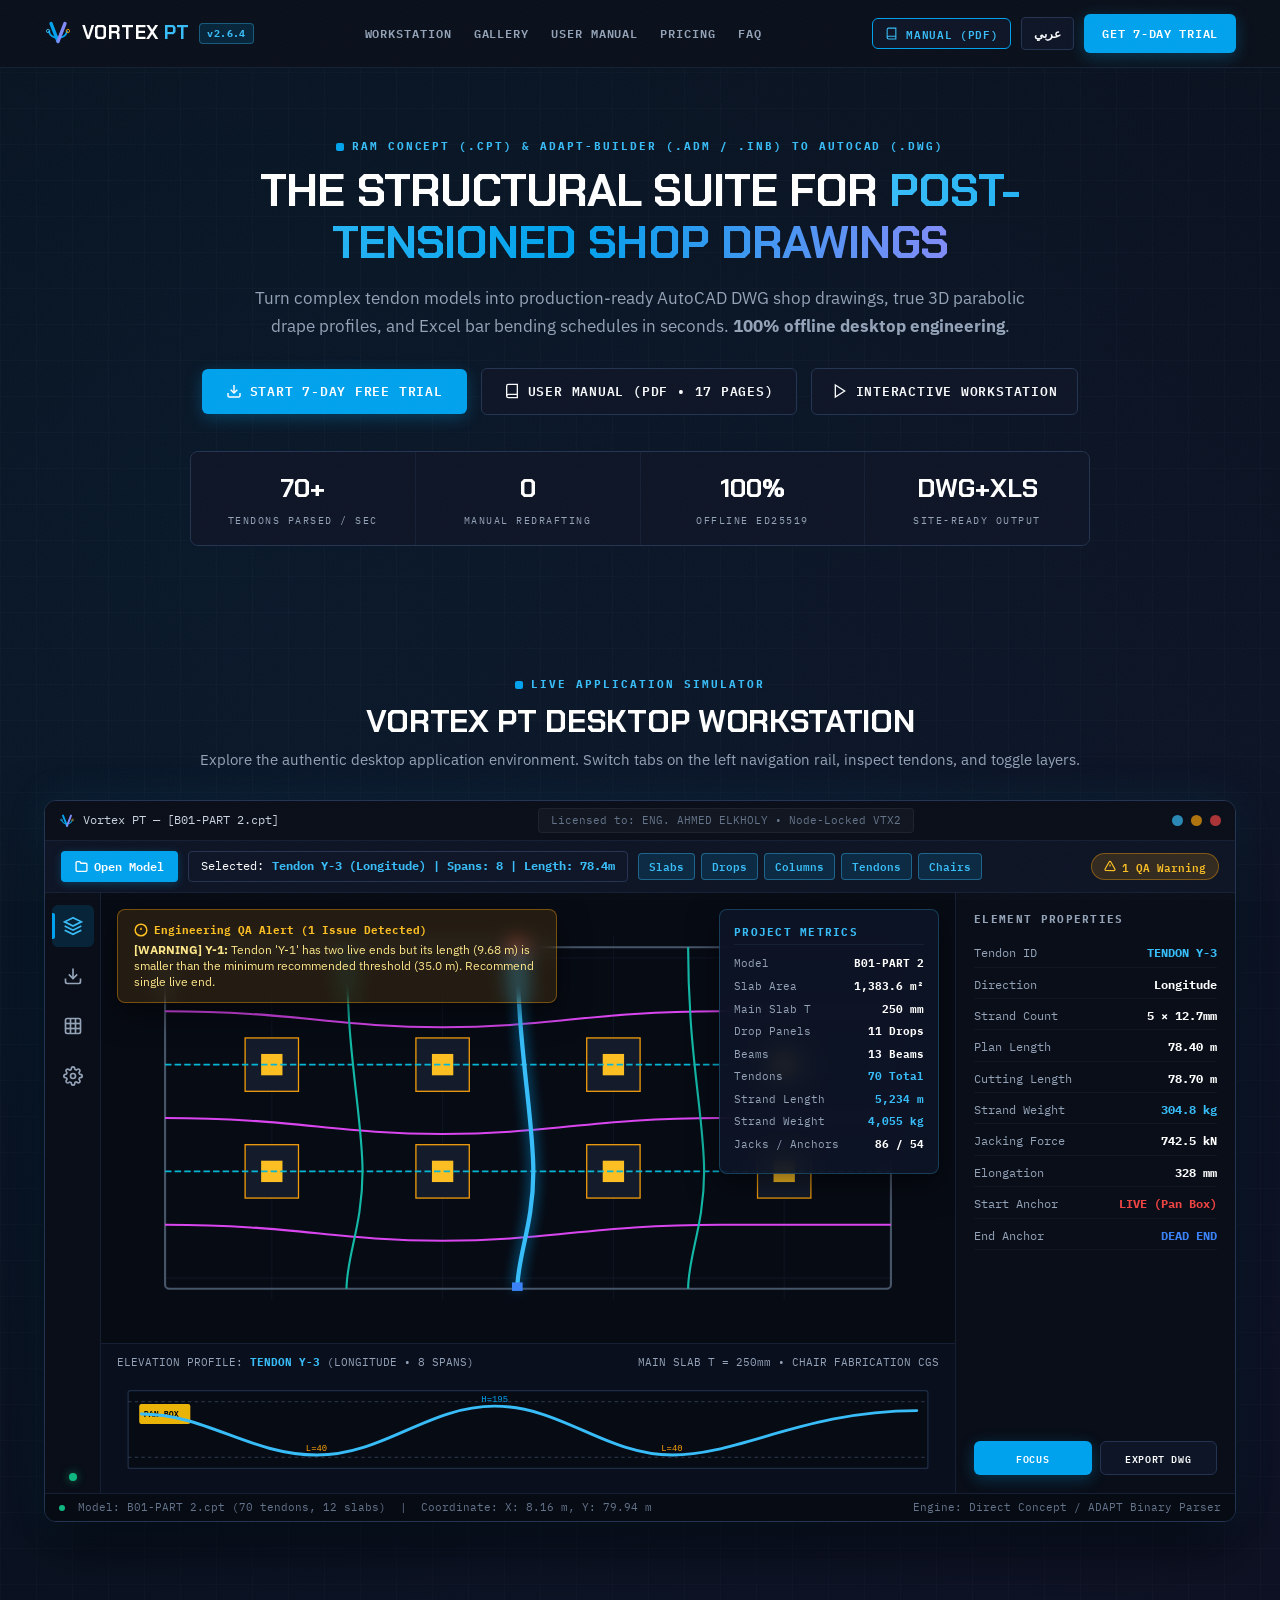
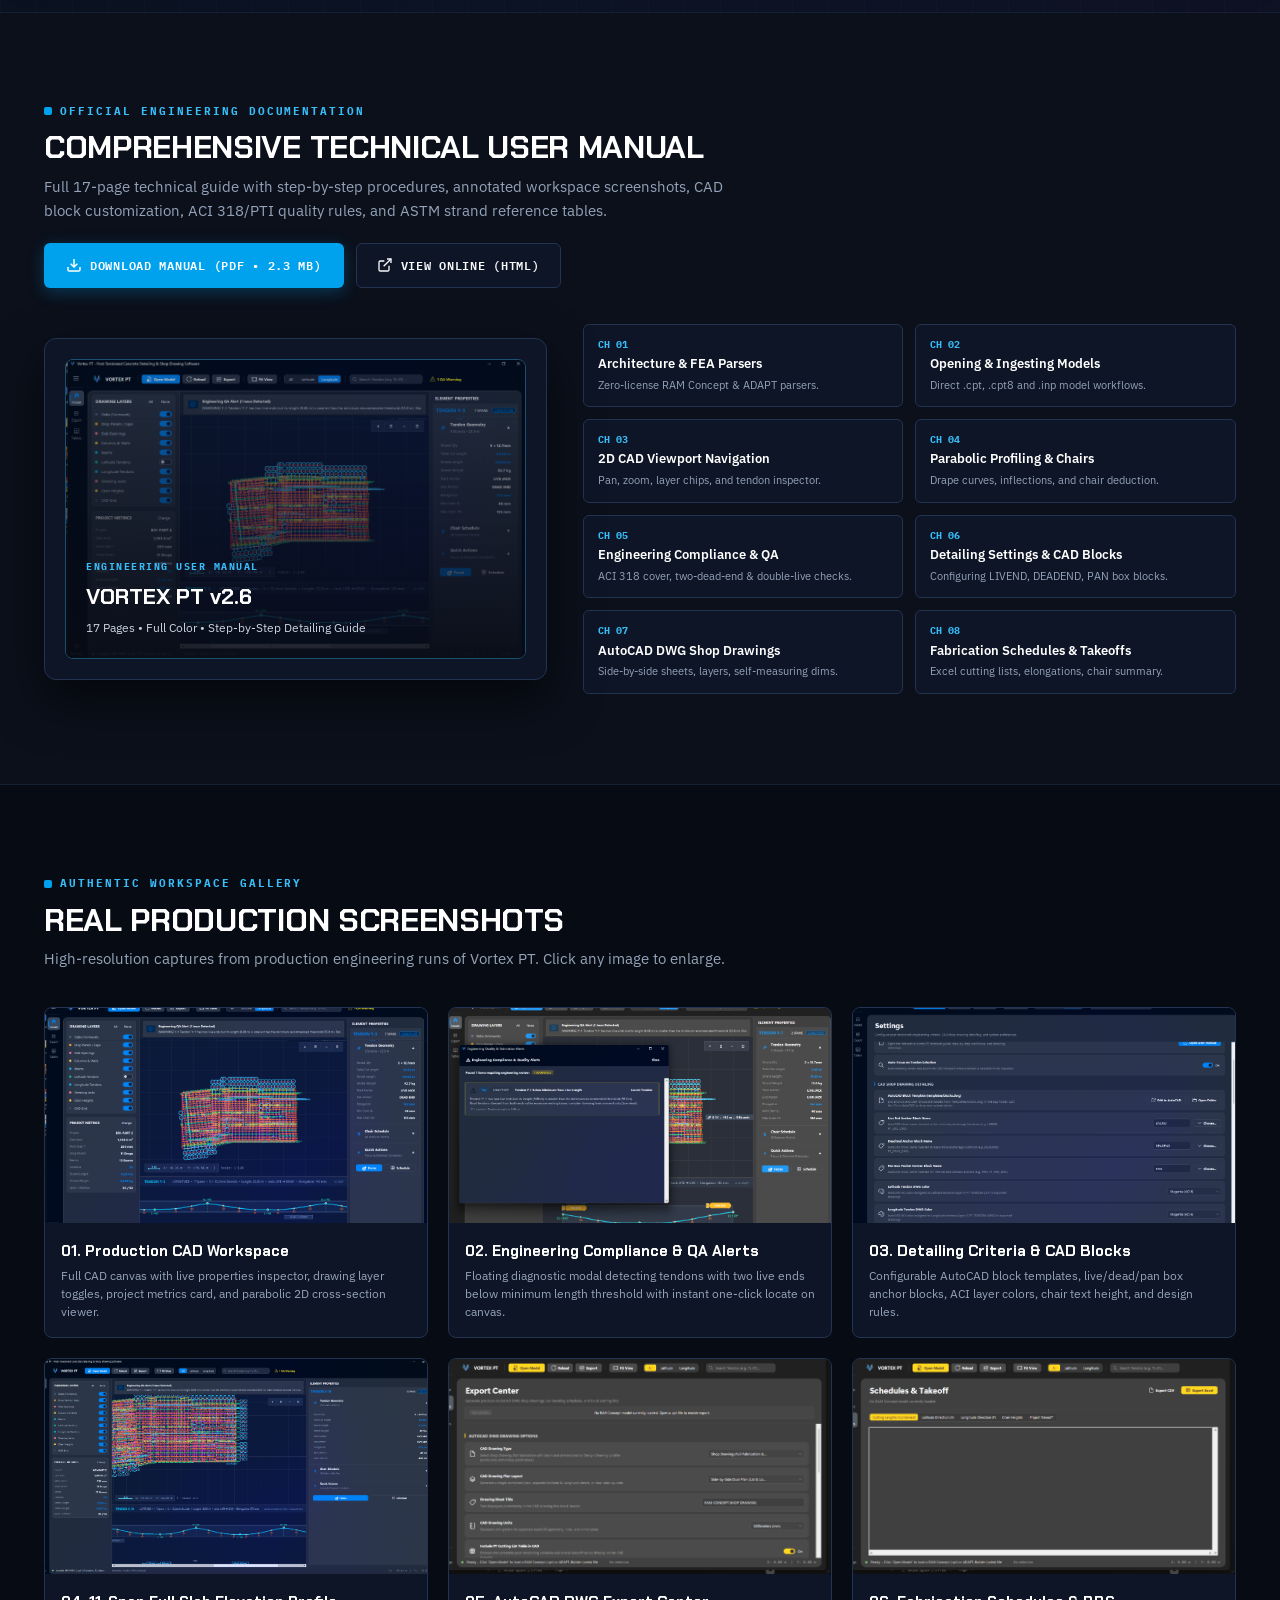
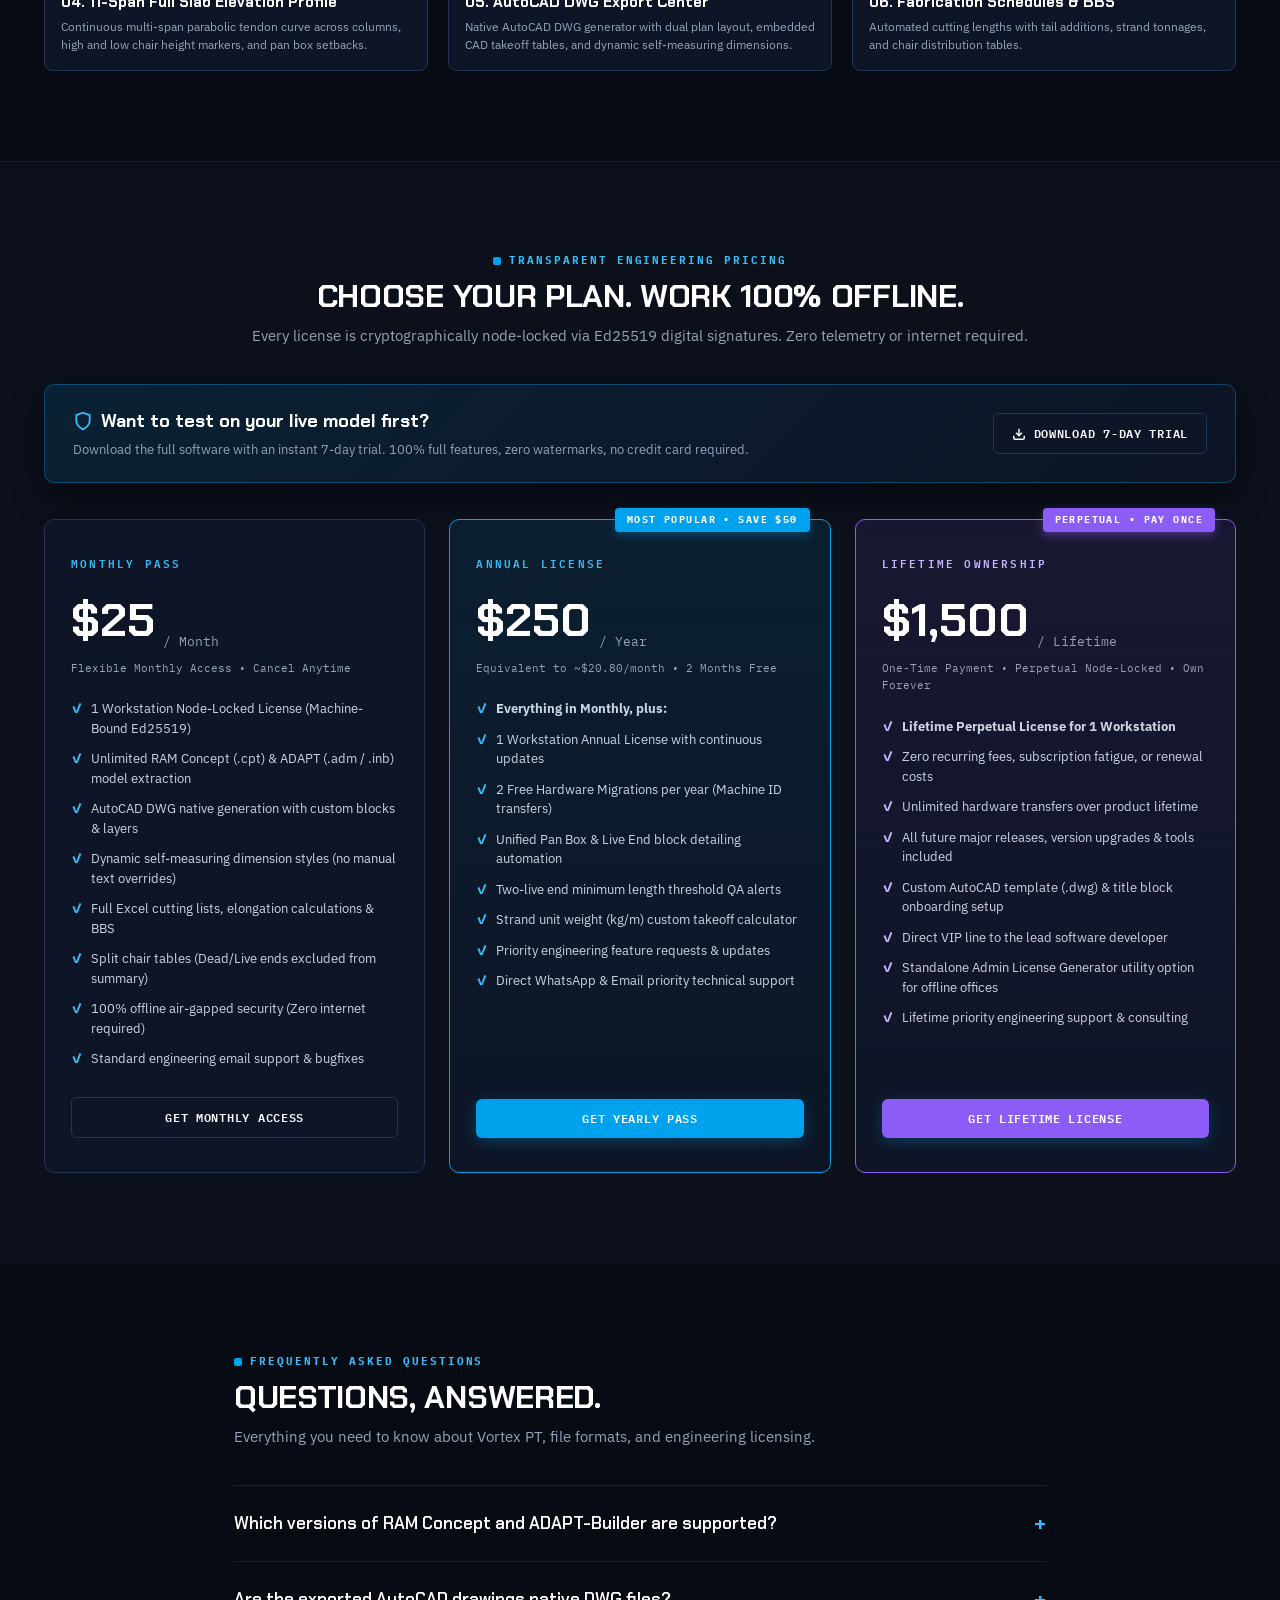
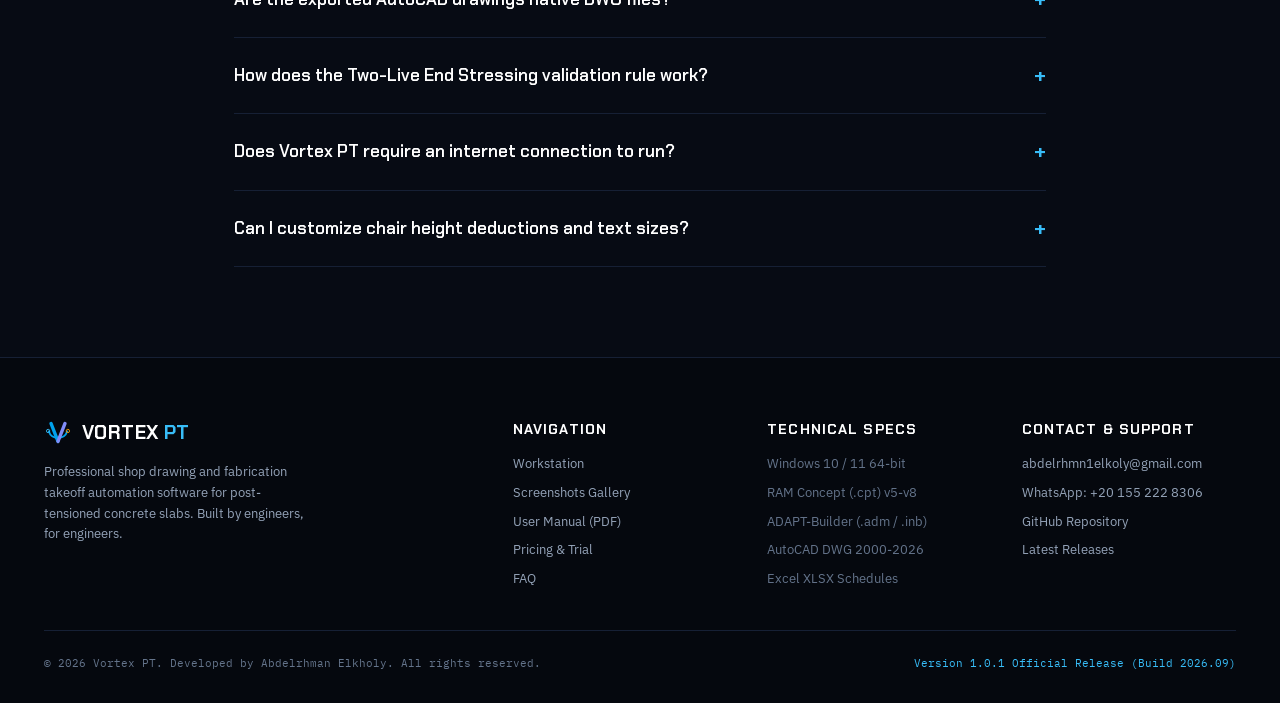
==== commit e3f9ca39: "Vortex PT v1.0.1 Release - Laptop UI Optimization & Cloud Update Integration" ====
--- a/index.html
+++ b/index.html
@@ -1262,7 +1262,7 @@
         </h4>
         <p style="font-size:13px; color:var(--txt-dim); margin:0;" data-i18n="trial_banner_sub">Download the full software with an instant 7-day trial. 100% full features, zero watermarks, no credit card required.</p>
       </div>
-      <a href="https://github.com/abdelrhmn1elkoly/VortexPT/releases/latest" class="btn btn-subtle" target="_blank" rel="noopener" data-i18n="btn_trial_free">
+      <a href="https://wa.me/201552228306?text=Hello%20Abdelrhman%2C%20I%20would%20like%20to%20request%20access%20to%20the%20Vortex%20PT%20(7-Day%20Trial)." class="btn btn-subtle" target="_blank" rel="noopener" data-i18n="btn_trial_free">
         <svg width="14" height="14" viewBox="0 0 24 24" fill="none" stroke="currentColor" stroke-width="2.5"><path d="M21 15v4a2 2 0 0 1-2 2H5a2 2 0 0 1-2-2v-4"/><polyline points="7 10 12 15 17 10"/><line x1="12" y1="15" x2="12" y2="3"/></svg>
         <span>DOWNLOAD 7-DAY TRIAL</span>
       </a>
@@ -1285,7 +1285,7 @@
           <li>100% offline air-gapped security (Zero internet required)</li>
           <li>Standard engineering email support & bugfixes</li>
         </ul>
-        <a href="mailto:ahmedelkholy8@gmail.com?subject=Vortex%20PT%20Monthly%20Subscription%20Inquiry%20($25/mo)" class="btn btn-subtle" data-i18n="btn_get_monthly">GET MONTHLY ACCESS</a>
+        <a href="https://wa.me/201552228306?text=Hello%20Abdelrhman%2C%20I%20would%20like%20to%20subscribe%20to%20the%20Vortex%20PT%20Monthly%20Pass%20(%2425%2Fmo)." target="_blank" rel="noopener" class="btn btn-subtle" data-i18n="btn_get_monthly">GET MONTHLY ACCESS</a>
       </div>
 
       <!-- Plan 2: Yearly ($250/yr) - Hot -->
@@ -1304,7 +1304,7 @@
           <li>Priority engineering feature requests & updates</li>
           <li>Direct WhatsApp & Email priority technical support</li>
         </ul>
-        <a href="mailto:ahmedelkholy8@gmail.com?subject=Vortex%20PT%20Annual%20License%20Inquiry%20($250/yr)" class="btn btn-primary" data-i18n="btn_get_yearly">GET YEARLY PASS</a>
+        <a href="https://wa.me/201552228306?text=Hello%20Abdelrhman%2C%20I%20would%20like%20to%20purchase%20the%20Vortex%20PT%20Annual%20License%20(%24250%2Fyr)." target="_blank" rel="noopener" class="btn btn-primary" data-i18n="btn_get_yearly">GET YEARLY PASS</a>
       </div>
 
       <!-- Plan 3: Lifetime ($1,500 Lifetime) - Perpetual -->
@@ -1323,7 +1323,7 @@
           <li>Standalone Admin License Generator utility option for offline offices</li>
           <li>Lifetime priority engineering support & consulting</li>
         </ul>
-        <a href="mailto:ahmedelkholy8@gmail.com?subject=Vortex%20PT%20Lifetime%20License%20Inquiry%20($1,500)" class="btn btn-primary" style="background:#8b5cf6;" data-i18n="btn_get_lifetime">GET LIFETIME LICENSE</a>
+        <a href="https://wa.me/201552228306?text=Hello%20Abdelrhman%2C%20I%20would%20like%20to%20purchase%20the%20Vortex%20PT%20Lifetime%20License%20(%241%2C500)." target="_blank" rel="noopener" class="btn btn-primary" style="background:#8b5cf6;" data-i18n="btn_get_lifetime">GET LIFETIME LICENSE</a>
       </div>
     </div>
   </div>
@@ -1422,7 +1422,8 @@
       <div class="f-col">
         <h4>Contact & Support</h4>
         <ul>
-          <li><a href="mailto:ahmedelkholy8@gmail.com">ahmedelkholy8@gmail.com</a></li>
+          <li><a href="mailto:abdelrhmn1elkoly@gmail.com">abdelrhmn1elkoly@gmail.com</a></li>
+          <li><a href="https://wa.me/201552228306" target="_blank" rel="noopener">WhatsApp: +20 155 222 8306</a></li>
           <li><a href="https://github.com/abdelrhmn1elkoly/VortexPT" target="_blank" rel="noopener">GitHub Repository</a></li>
           <li><a href="https://github.com/abdelrhmn1elkoly/VortexPT/releases" target="_blank" rel="noopener">Latest Releases</a></li>
         </ul>
@@ -1431,7 +1432,7 @@
 
     <div class="f-bottom">
       <div>© 2026 Vortex PT. Developed by Abdelrhman Elkholy. All rights reserved.</div>
-      <div style="color:var(--cyan-bright);">Version 1.0.0 Official Release (Build 2026.09)</div>
+      <div style="color:var(--cyan-bright);">Version 1.0.1 Official Release (Build 2026.09)</div>
     </div>
   </div>
 </footer>
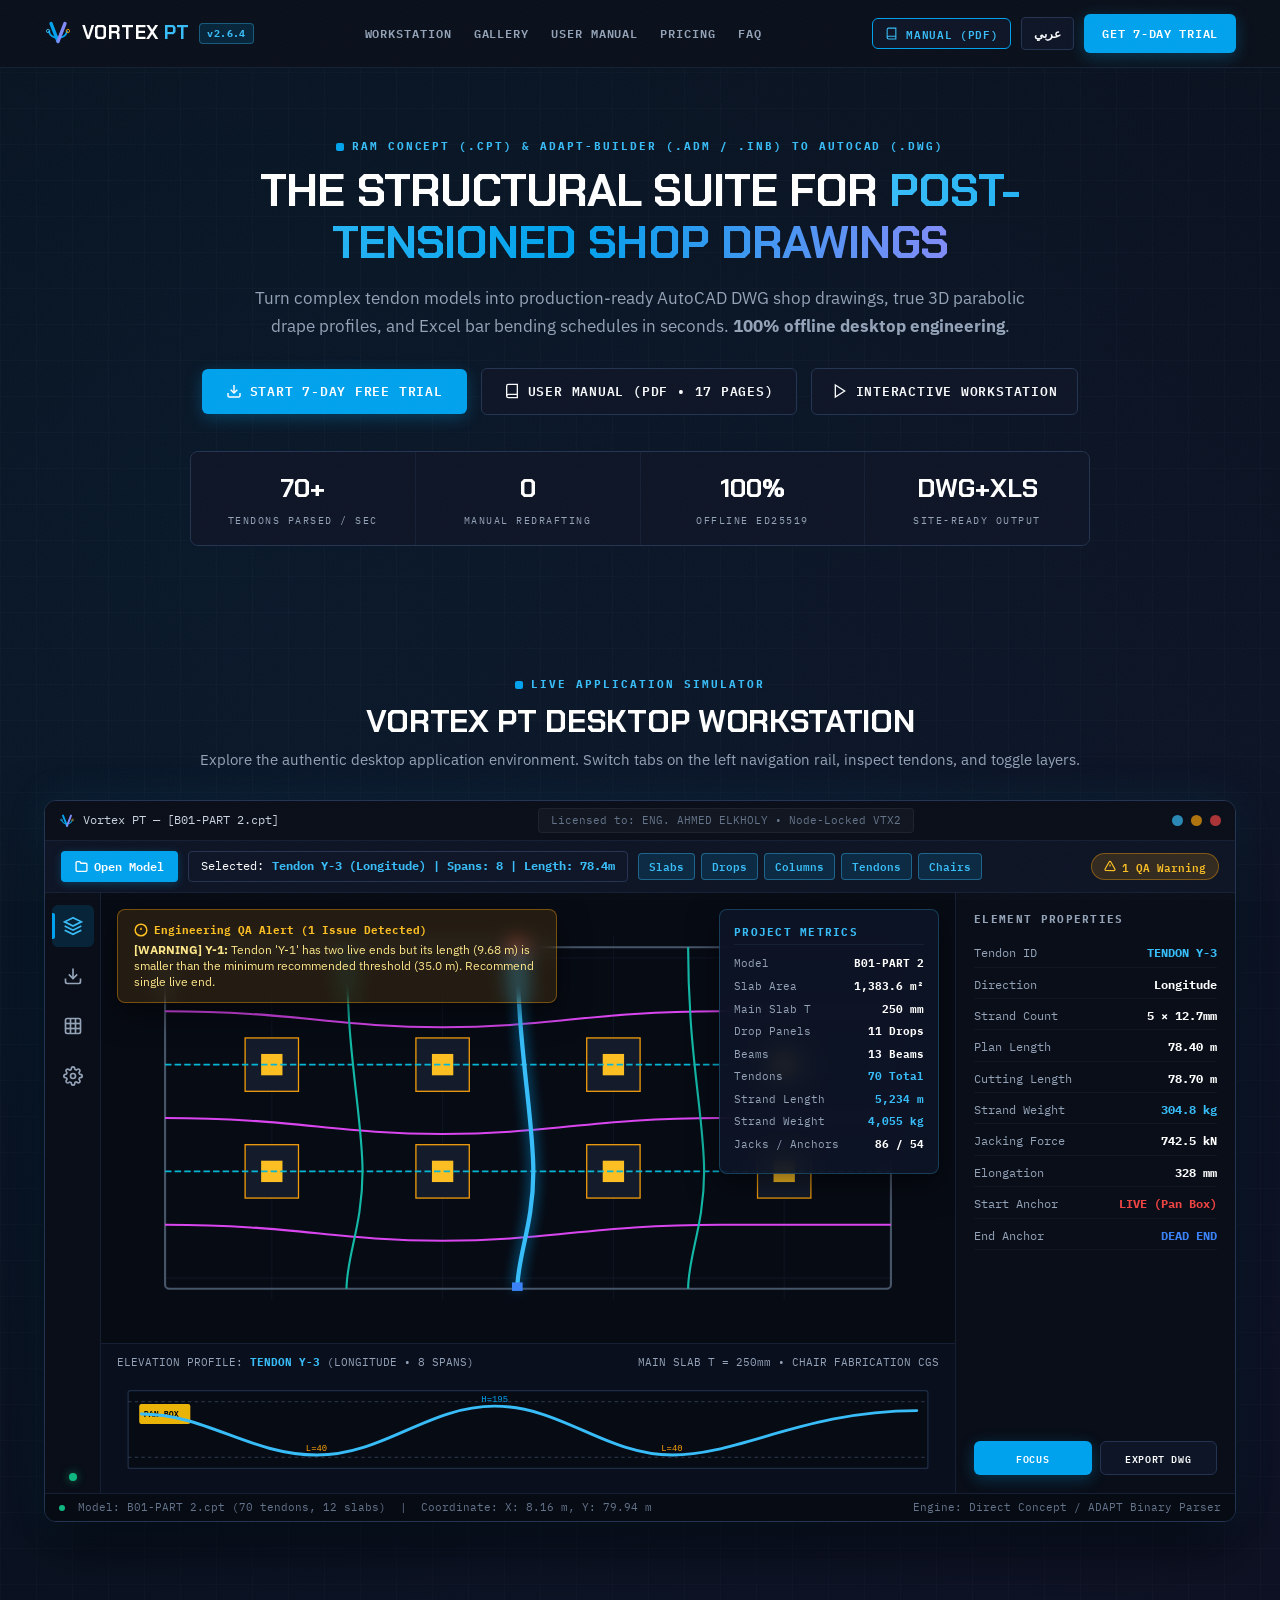
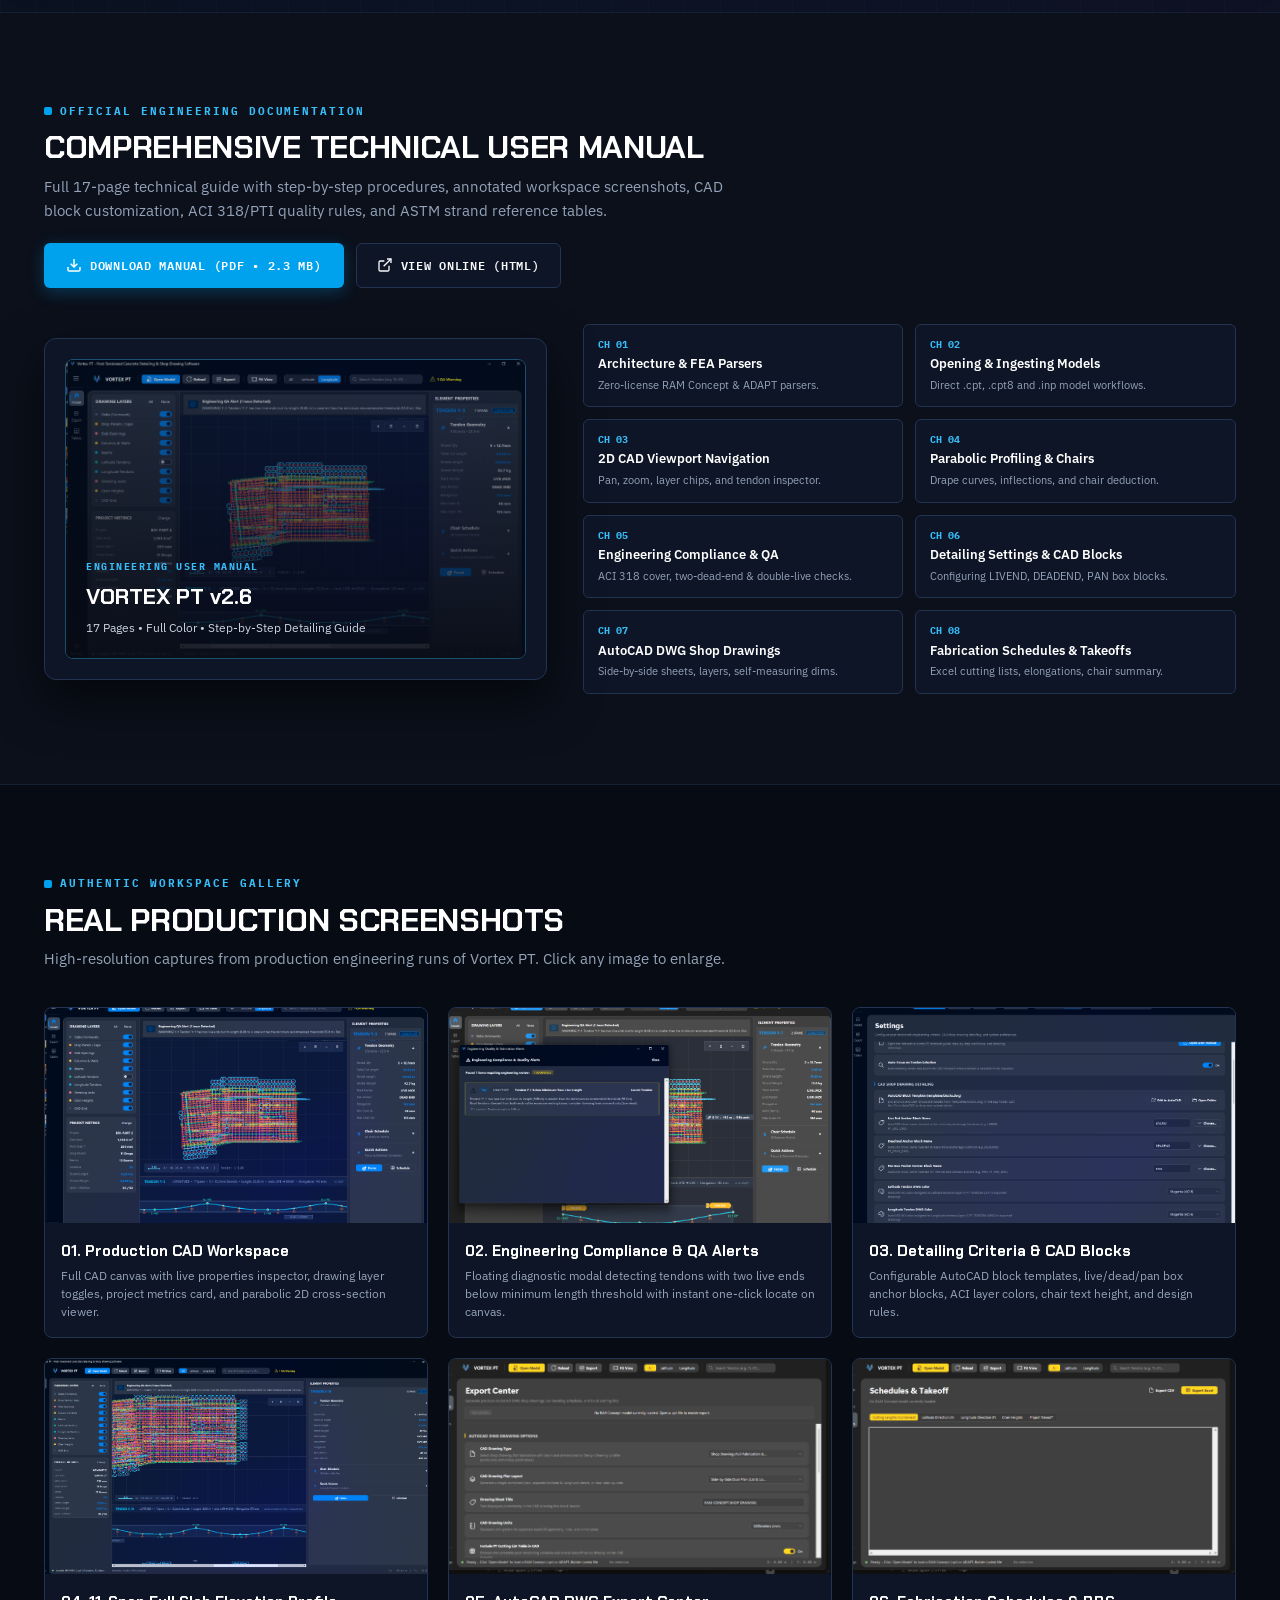
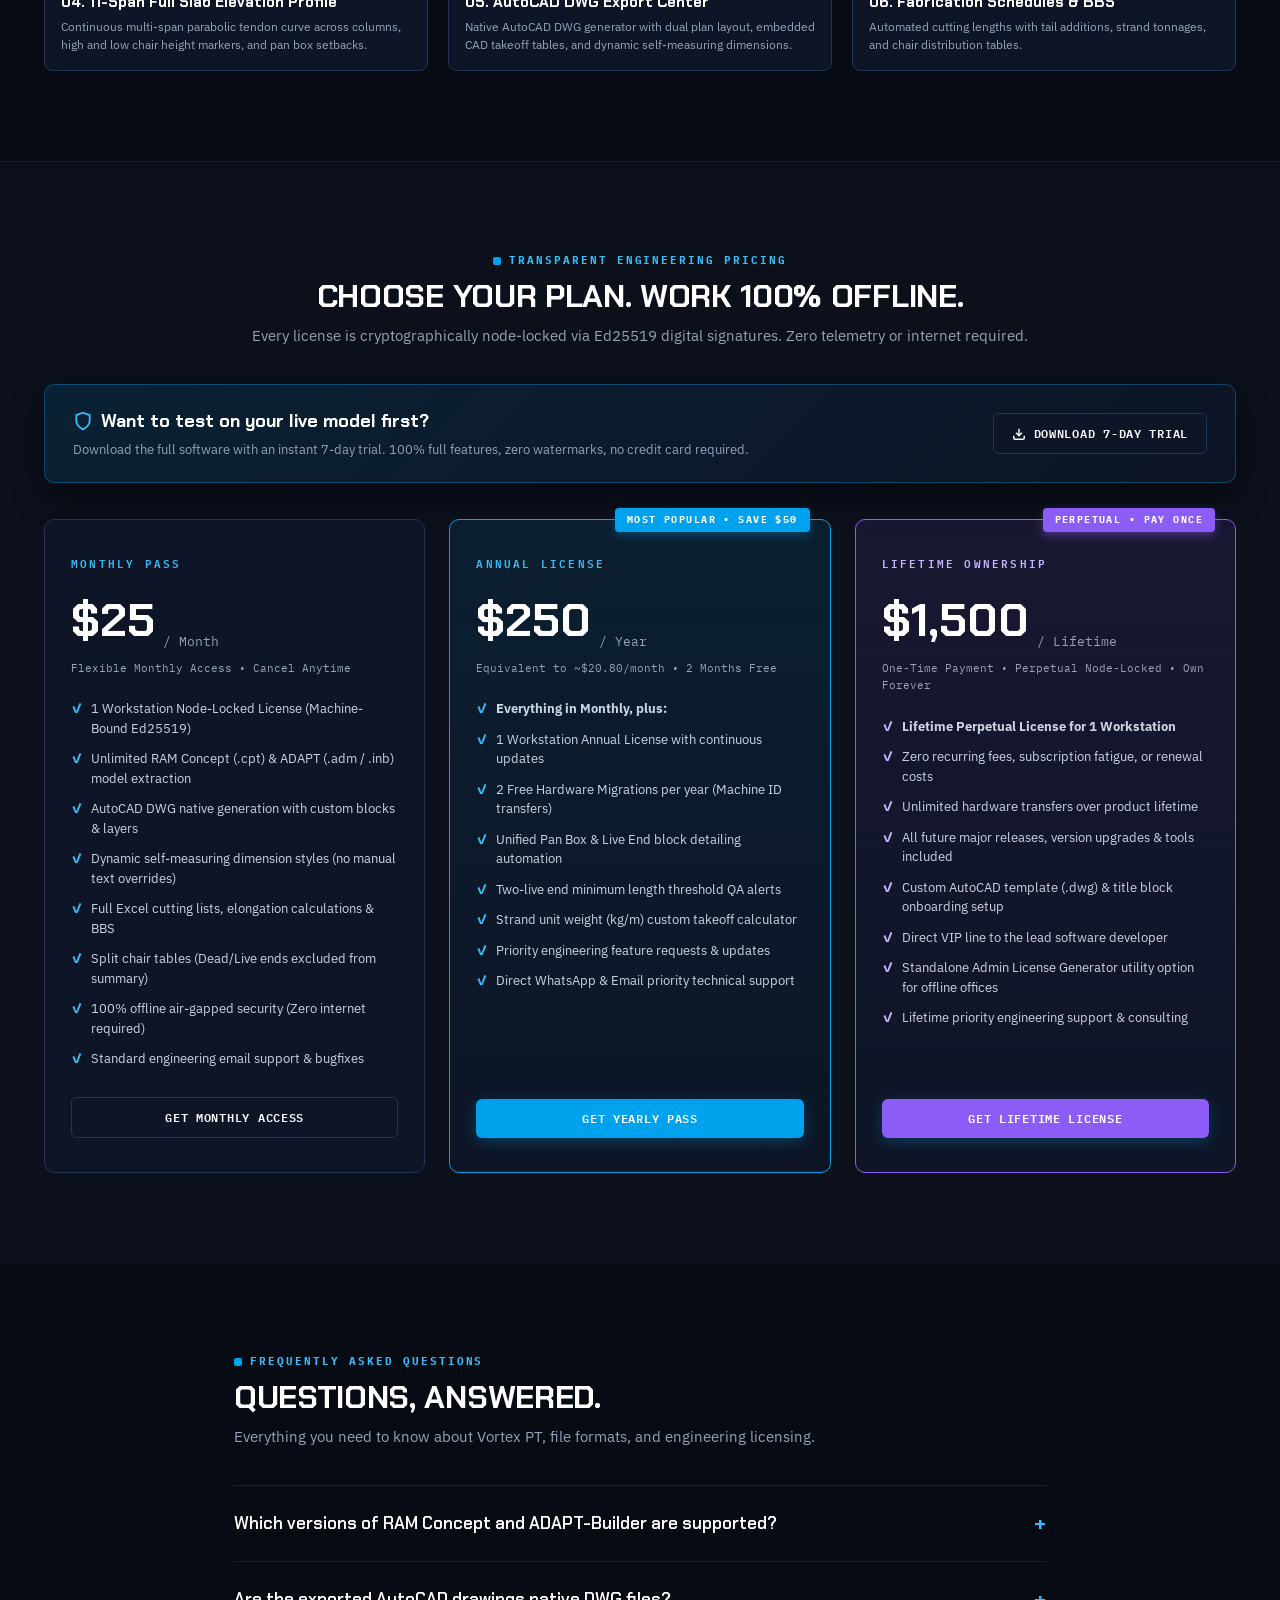
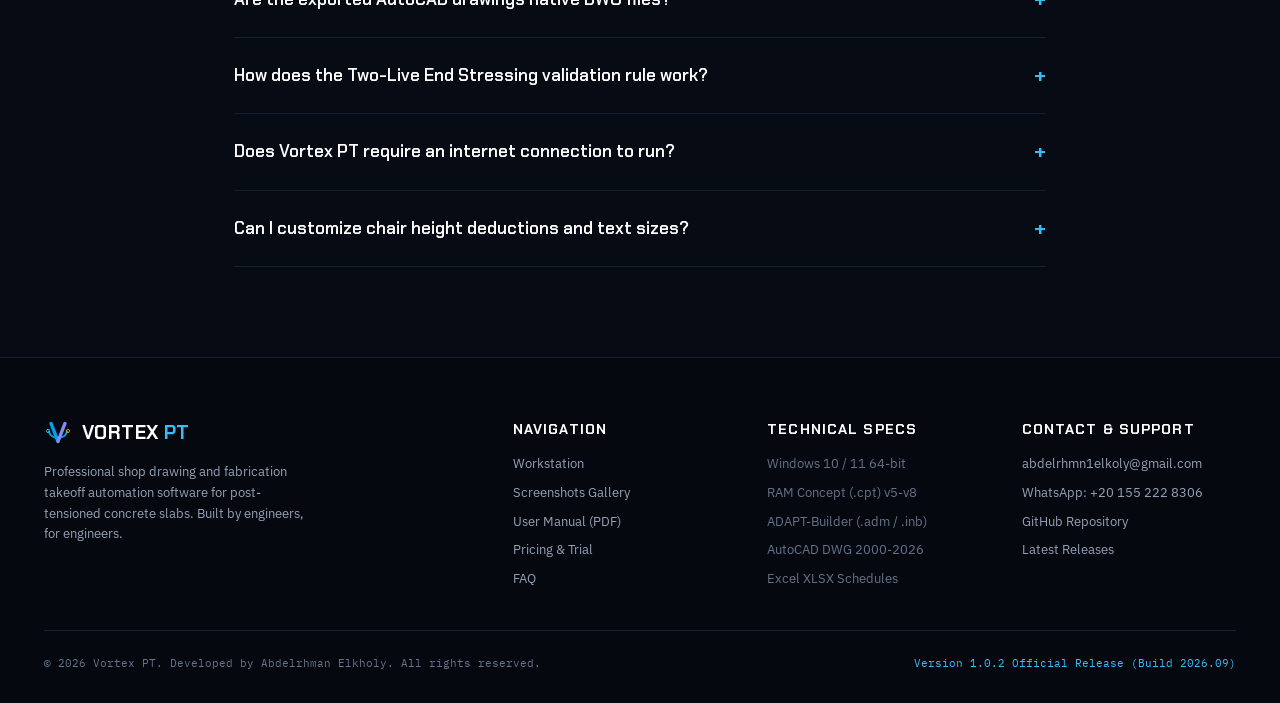
==== commit 401f9dbf: "Vortex PT v1.0.2 Release - CAD Dim Style Fidelity & Startup Update Integration" ====
--- a/index.html
+++ b/index.html
@@ -1432,7 +1432,7 @@
 
     <div class="f-bottom">
       <div>© 2026 Vortex PT. Developed by Abdelrhman Elkholy. All rights reserved.</div>
-      <div style="color:var(--cyan-bright);">Version 1.0.1 Official Release (Build 2026.09)</div>
+      <div style="color:var(--cyan-bright);">Version 1.0.2 Official Release (Build 2026.09)</div>
     </div>
   </div>
 </footer>
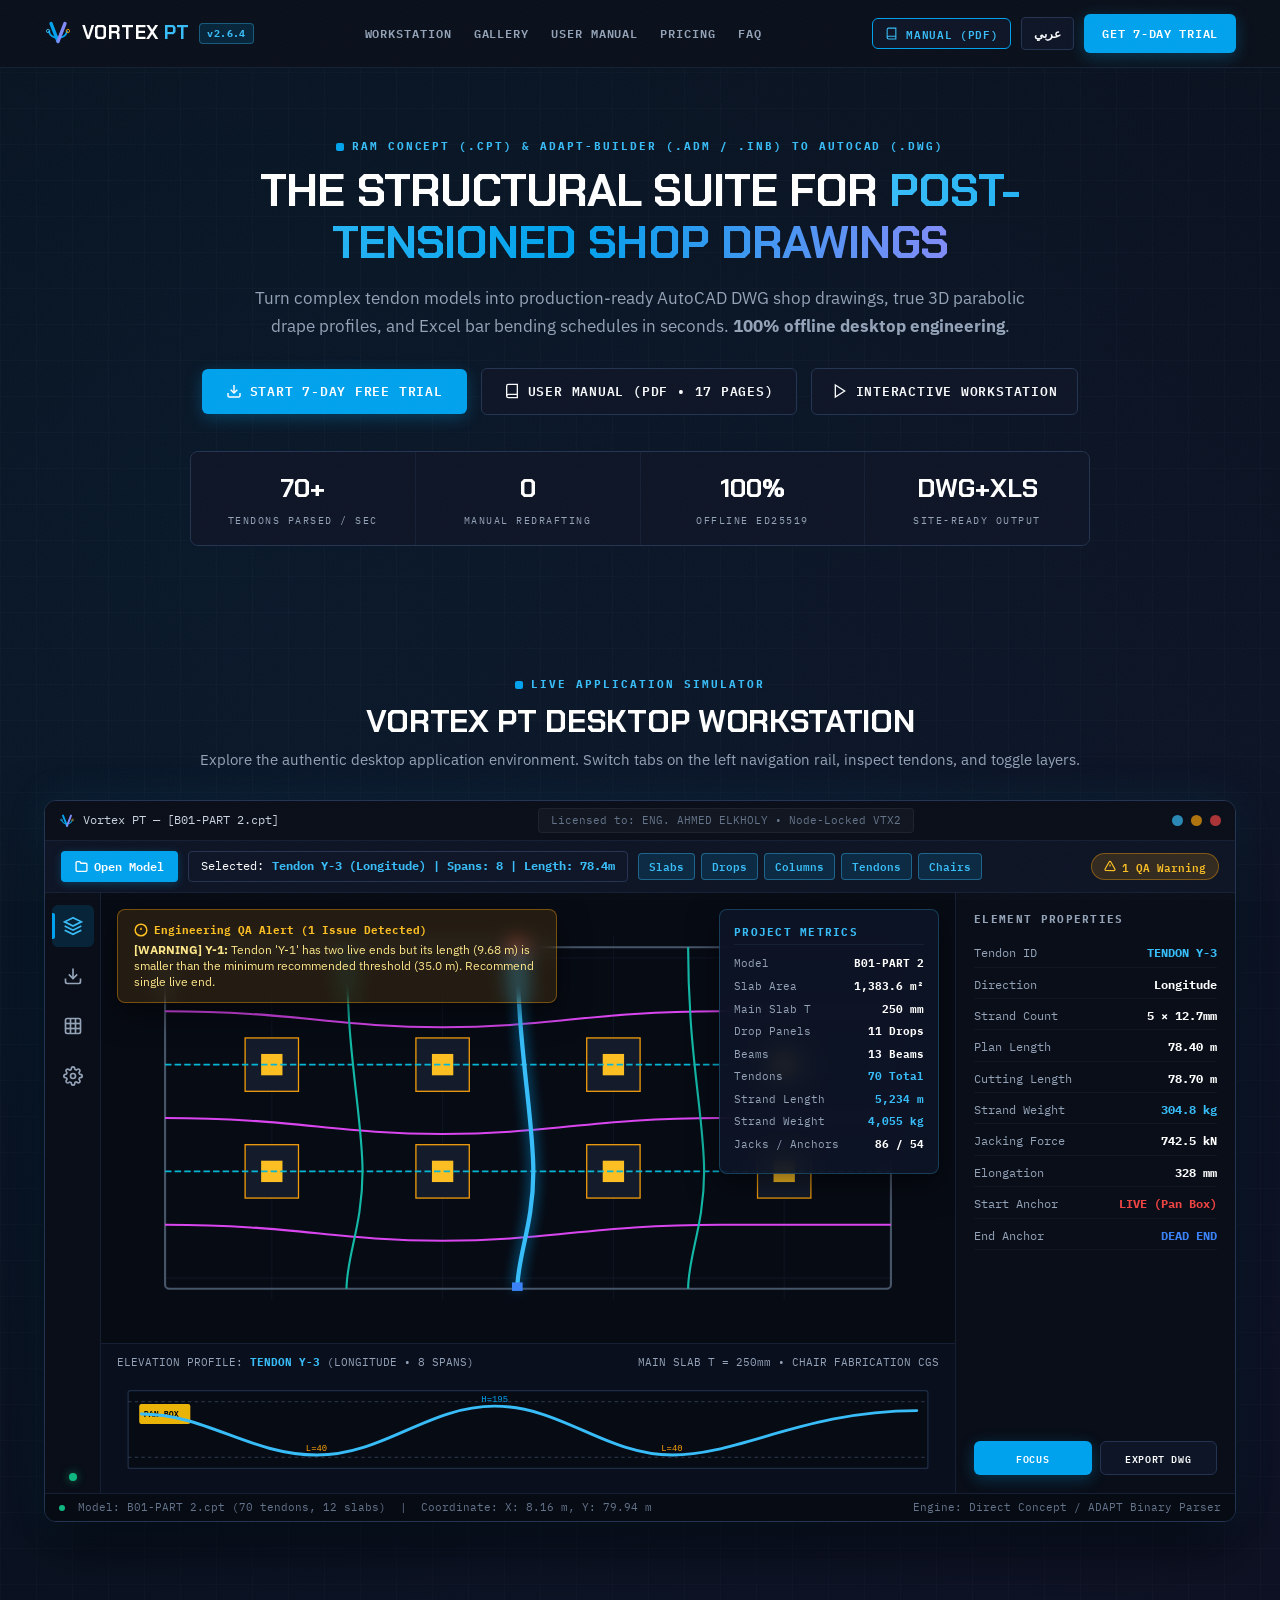
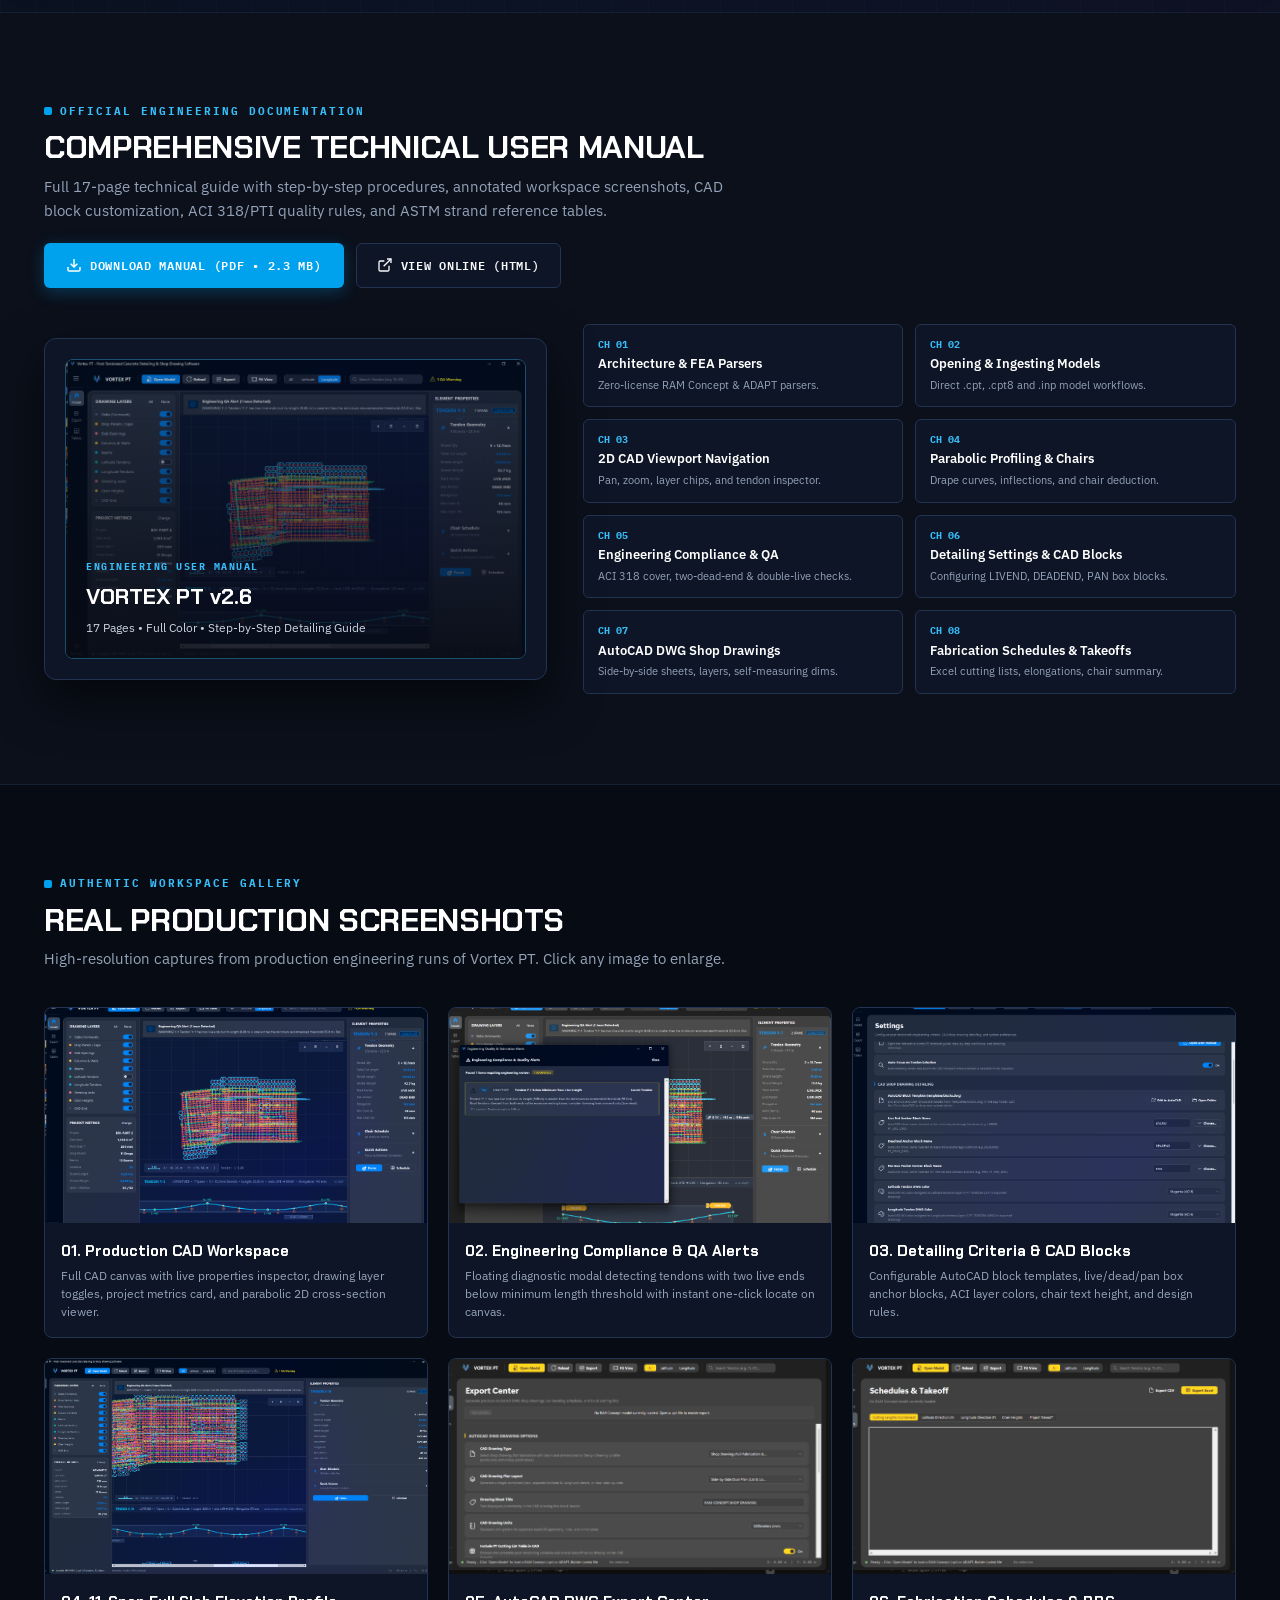
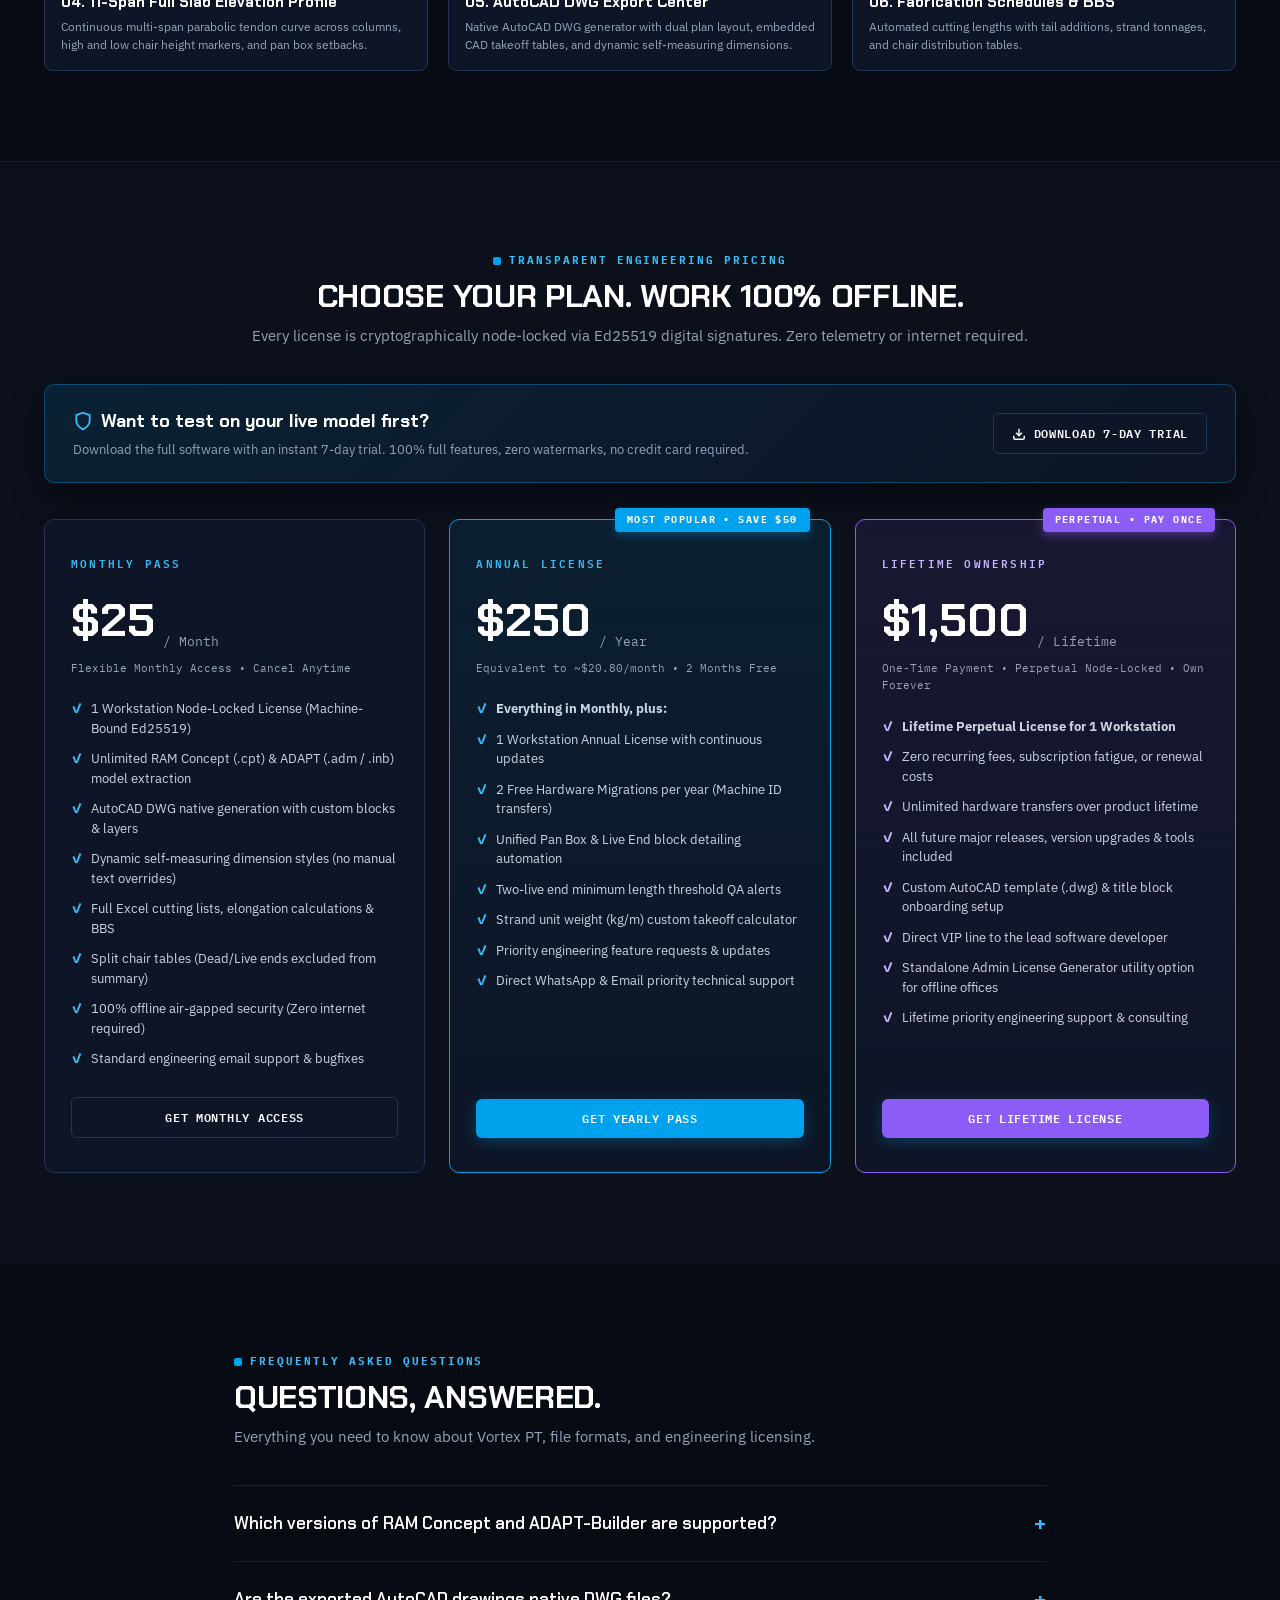
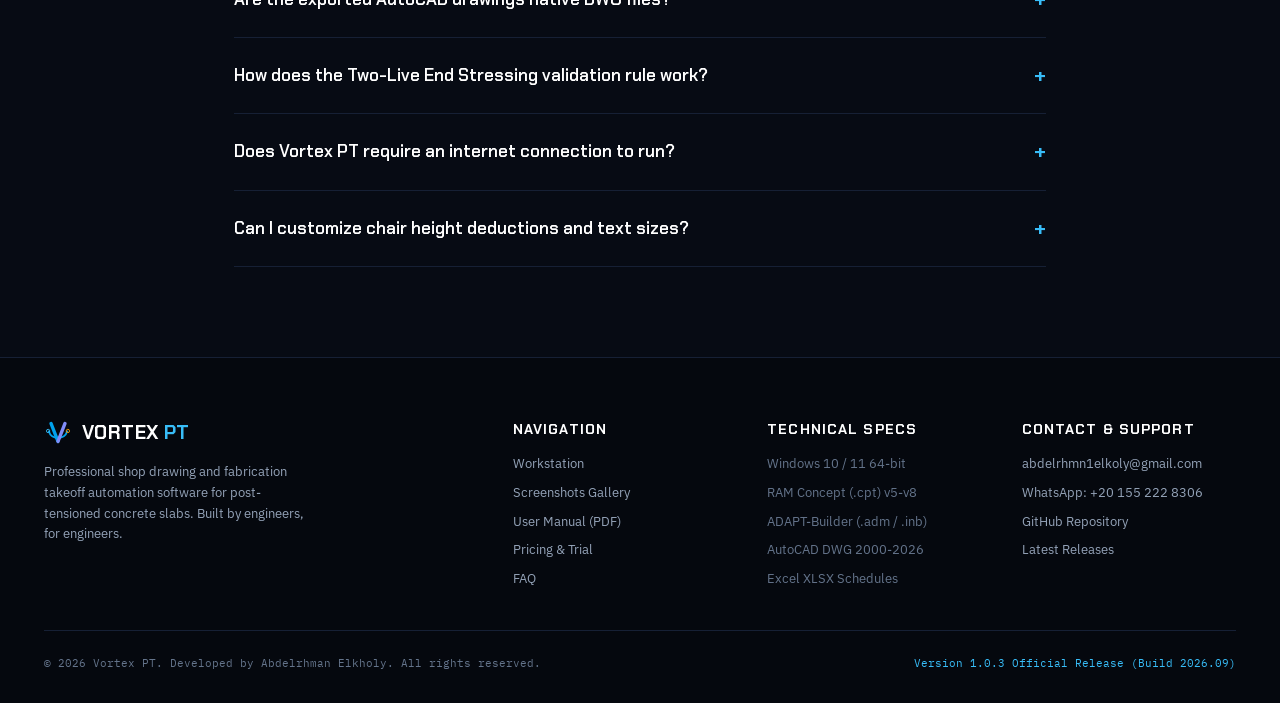
==== commit 461610c4: "Vortex PT v1.0.3 Release - ADAPT Beam Reconstruction, Anchor Topology & Universal Tendon Spacing Dim" ====
--- a/index.html
+++ b/index.html
@@ -1432,7 +1432,7 @@
 
     <div class="f-bottom">
       <div>© 2026 Vortex PT. Developed by Abdelrhman Elkholy. All rights reserved.</div>
-      <div style="color:var(--cyan-bright);">Version 1.0.2 Official Release (Build 2026.09)</div>
+      <div style="color:var(--cyan-bright);">Version 1.0.3 Official Release (Build 2026.09)</div>
     </div>
   </div>
 </footer>
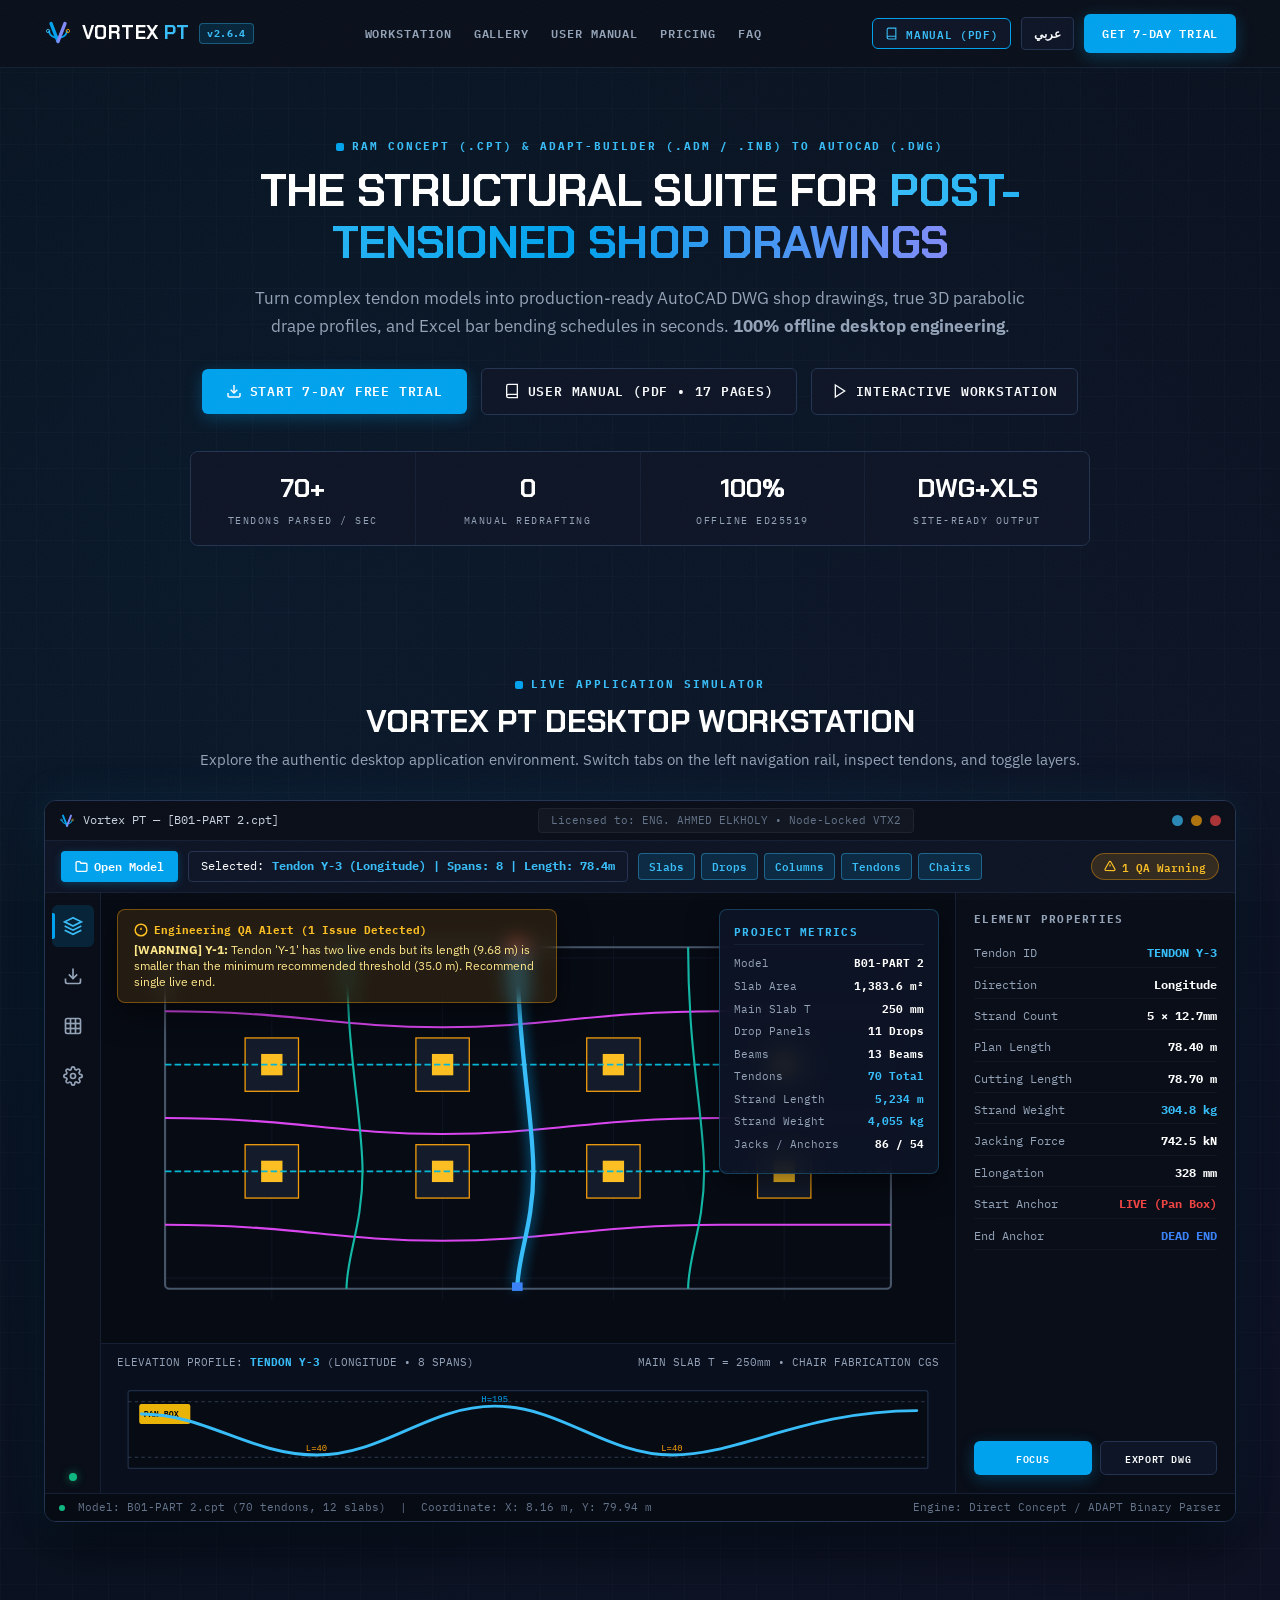
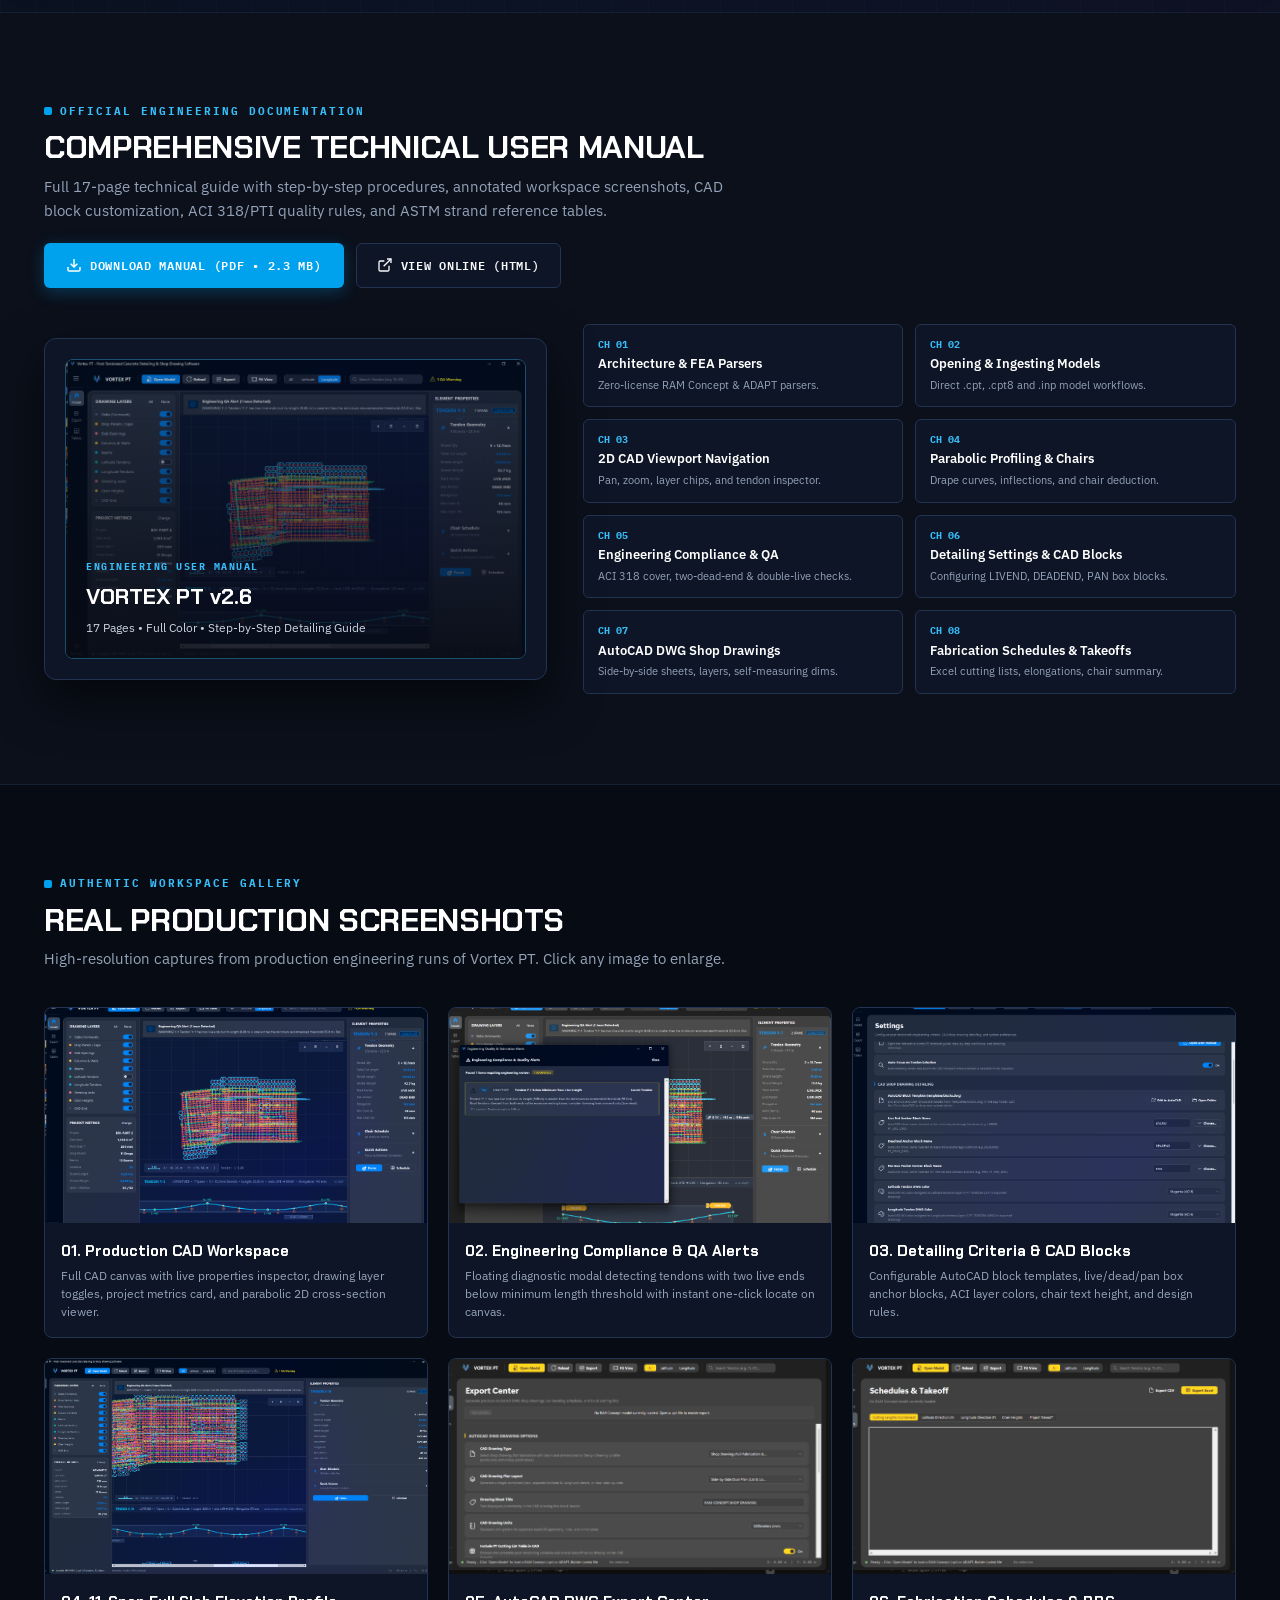
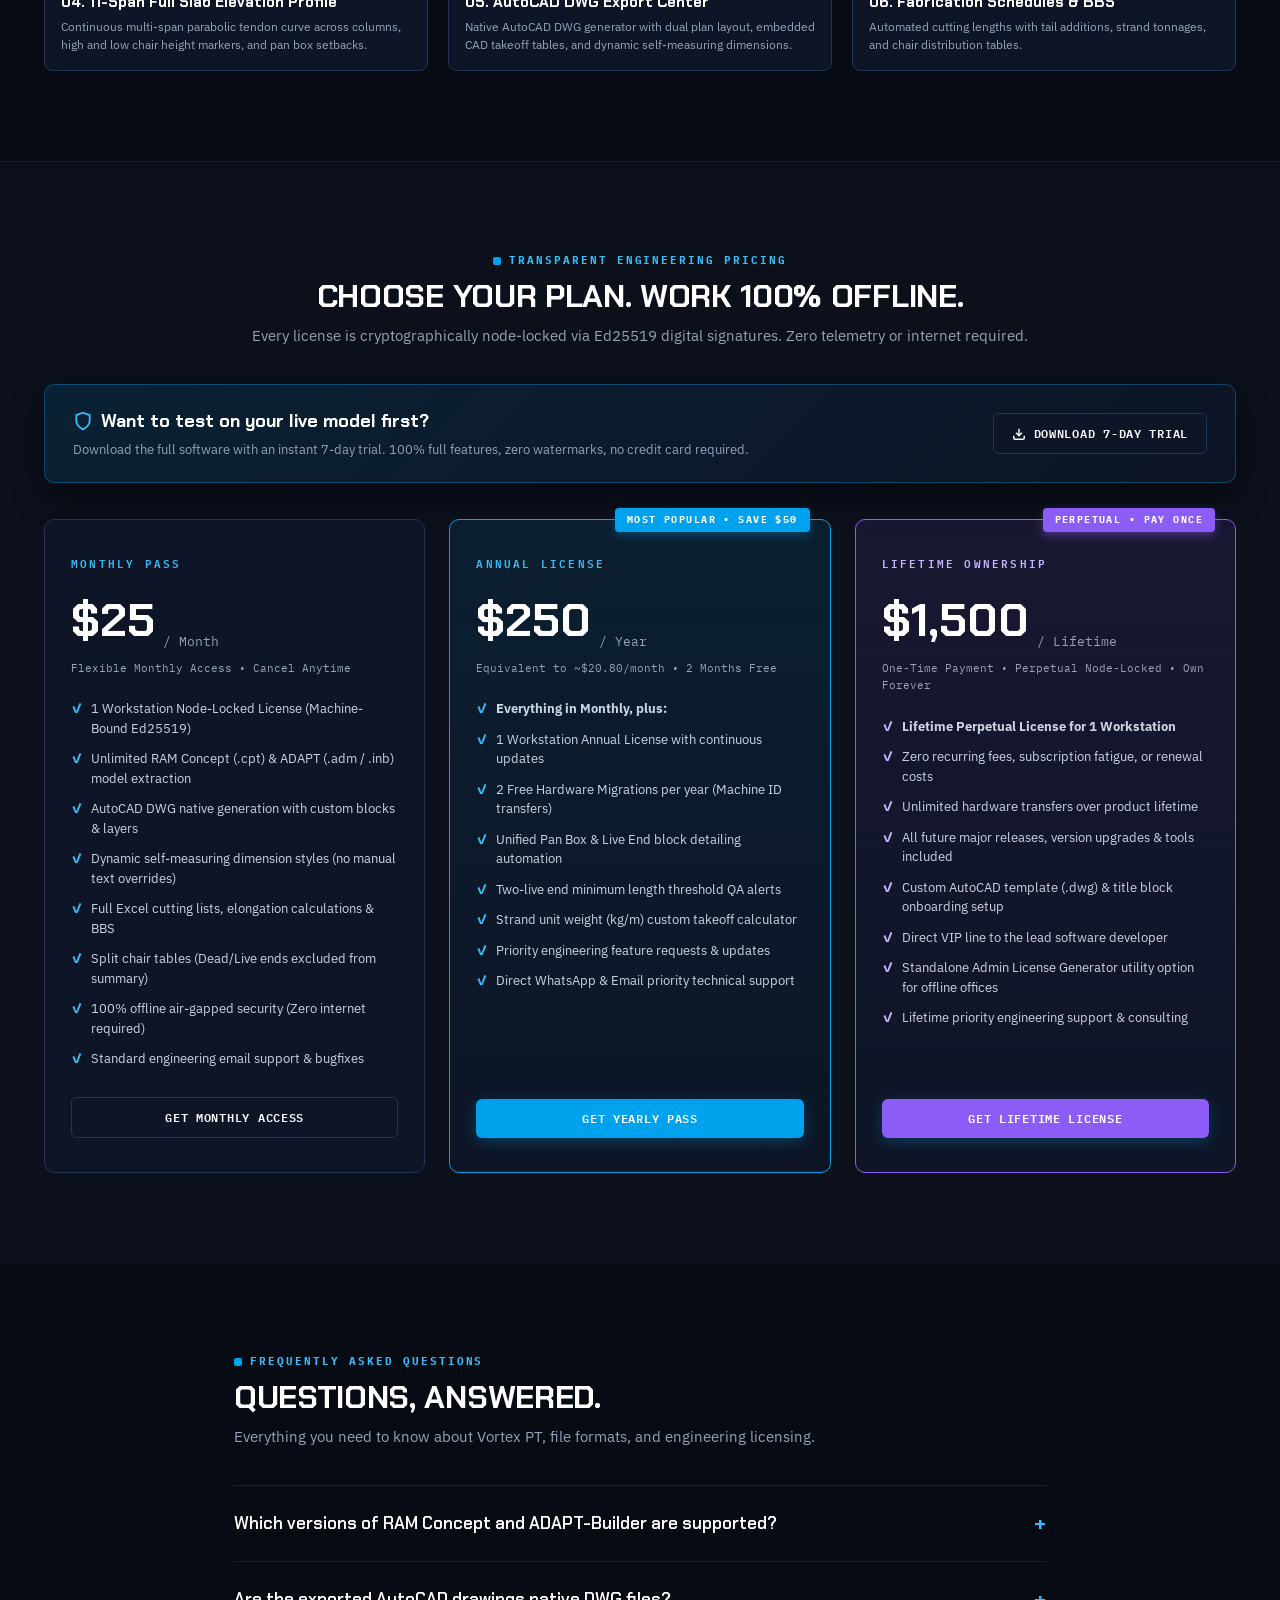
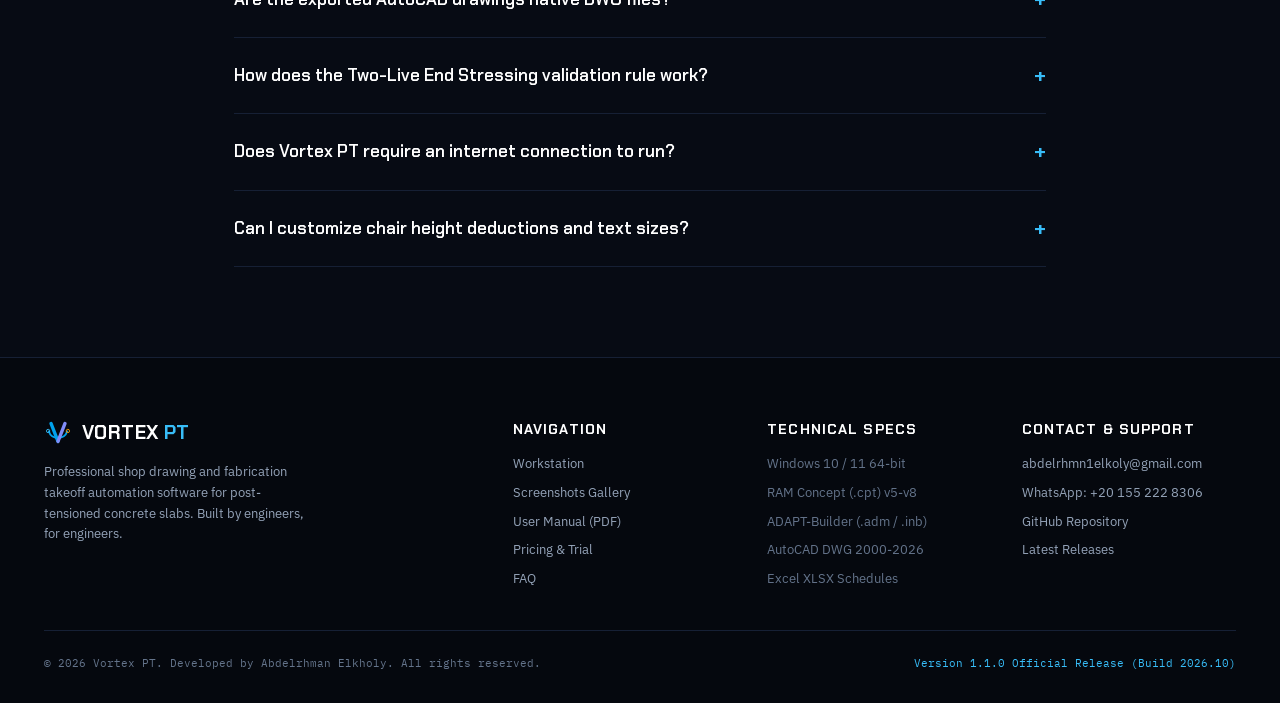
==== commit 2291792e: "Vortex PT v1.1.0 Release - RAM Concept Profile Fidelity, Edge Beam Formwork Separation, ADAPT Cantil" ====
--- a/index.html
+++ b/index.html
@@ -1432,7 +1432,7 @@
 
     <div class="f-bottom">
       <div>© 2026 Vortex PT. Developed by Abdelrhman Elkholy. All rights reserved.</div>
-      <div style="color:var(--cyan-bright);">Version 1.0.3 Official Release (Build 2026.09)</div>
+      <div style="color:var(--cyan-bright);">Version 1.1.0 Official Release (Build 2026.10)</div>
     </div>
   </div>
 </footer>
